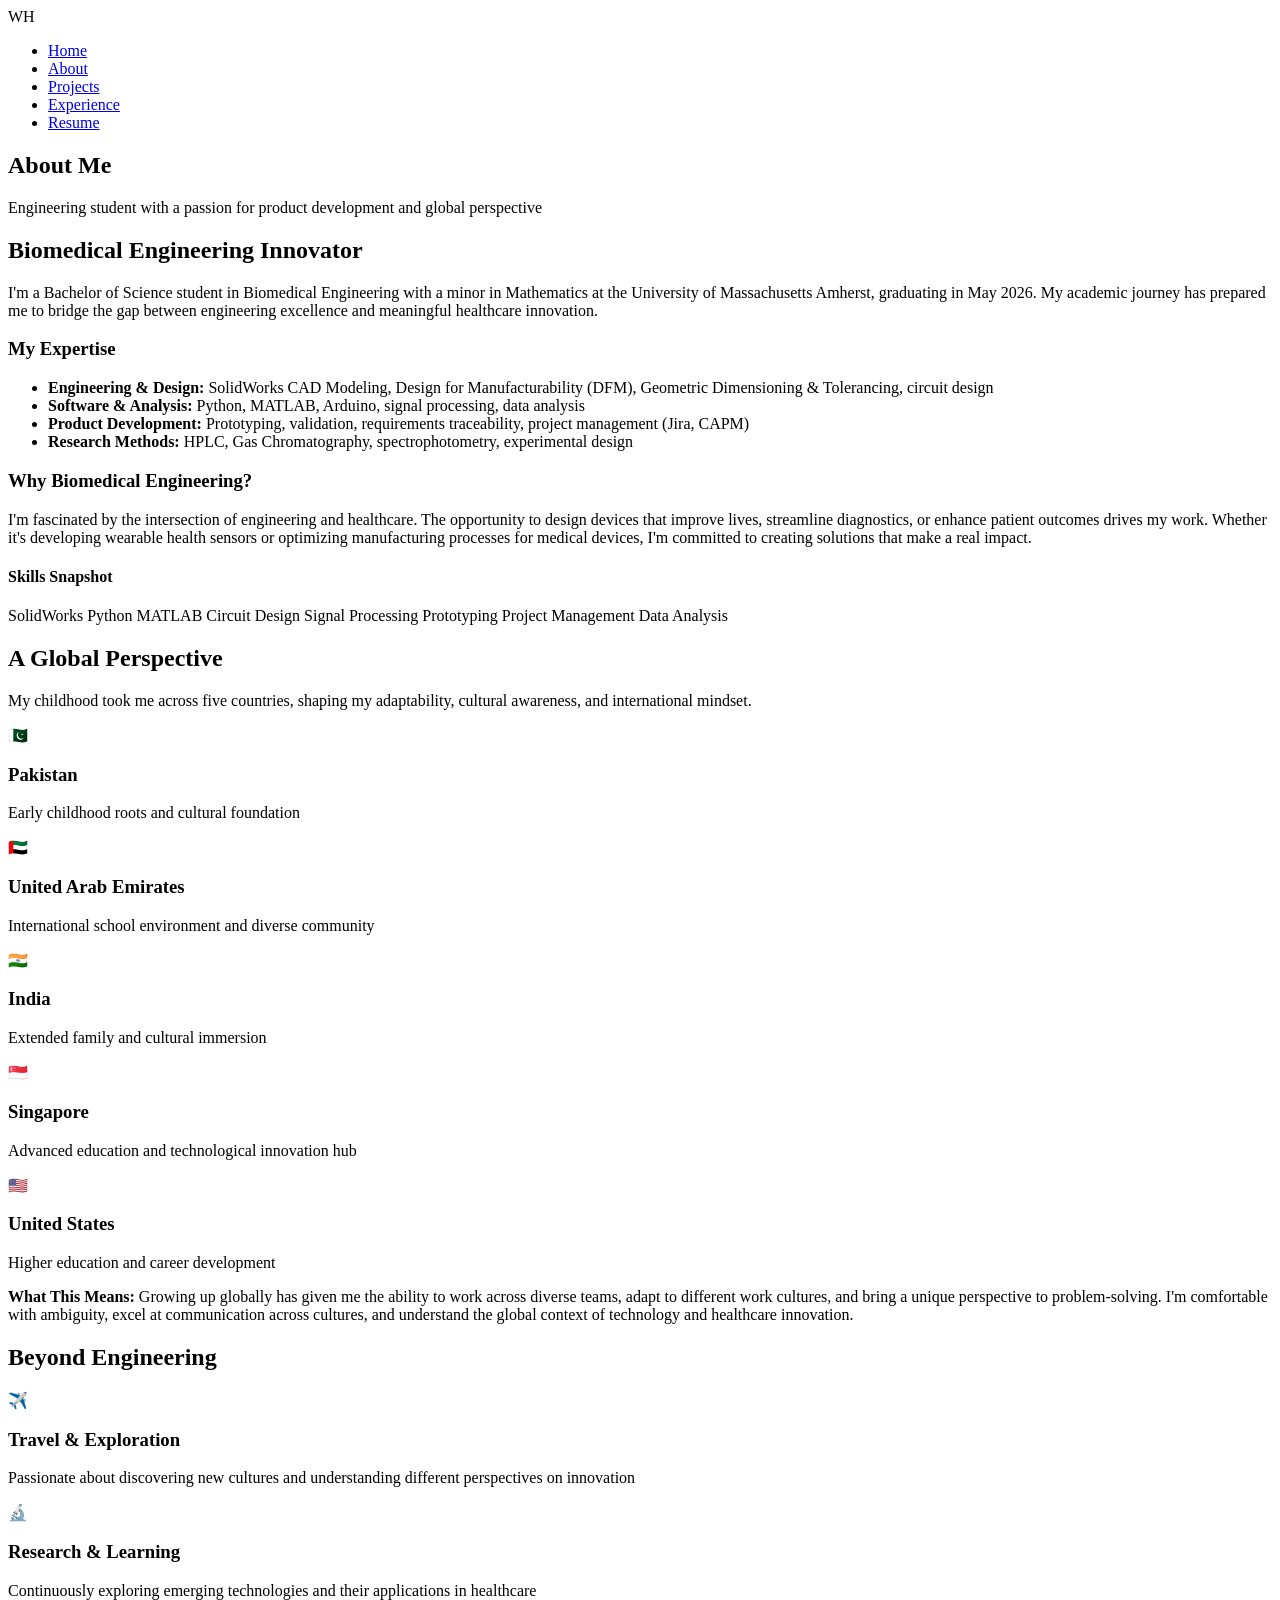
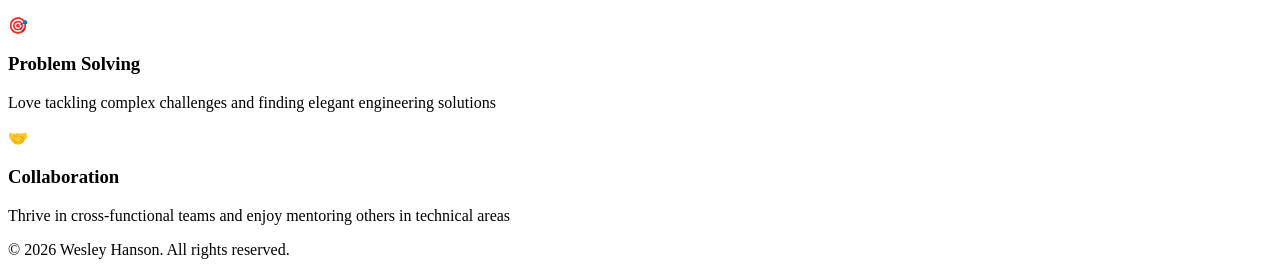
==== about.html @ 77b5e369 "Create about page with global upbringing section" ====
<!DOCTYPE html>
<html lang="en">
<head>
    <meta charset="UTF-8">
    <meta name="viewport" content="width=device-width, initial-scale=1.0">
    <title>About Wesley - Portfolio</title>
    <link rel="stylesheet" href="css/style.css">
</head>
<body>
    <!-- Navigation -->
    <nav class="navbar">
        <div class="container">
            <div class="logo">WH</div>
            <ul class="nav-links">
                <li><a href="index.html">Home</a></li>
                <li><a href="about.html" class="active">About</a></li>
                <li><a href="projects.html">Projects</a></li>
                <li><a href="experience.html">Experience</a></li>
                <li><a href="resume.html">Resume</a></li>
            </ul>
        </div>
    </nav>

    <!-- About Header -->
    <section class="about-header">
        <div class="container">
            <h1>About Me</h1>
            <p class="subtitle">Engineering student with a passion for product development and global perspective</p>
        </div>
    </section>

    <!-- About Content -->
    <section class="about-content">
        <div class="container">
            <div class="about-grid">
                <div class="about-text">
                    <h2>Biomedical Engineering Innovator</h2>
                    <p>I'm a Bachelor of Science student in Biomedical Engineering with a minor in Mathematics at the University of Massachusetts Amherst, graduating in May 2026. My academic journey has prepared me to bridge the gap between engineering excellence and meaningful healthcare innovation.</p>
                    
                    <h3>My Expertise</h3>
                    <ul class="expertise-list">
                        <li><strong>Engineering & Design:</strong> SolidWorks CAD Modeling, Design for Manufacturability (DFM), Geometric Dimensioning & Tolerancing, circuit design</li>
                        <li><strong>Software & Analysis:</strong> Python, MATLAB, Arduino, signal processing, data analysis</li>
                        <li><strong>Product Development:</strong> Prototyping, validation, requirements traceability, project management (Jira, CAPM)</li>
                        <li><strong>Research Methods:</strong> HPLC, Gas Chromatography, spectrophotometry, experimental design</li>
                    </ul>

                    <h3>Why Biomedical Engineering?</h3>
                    <p>I'm fascinated by the intersection of engineering and healthcare. The opportunity to design devices that improve lives, streamline diagnostics, or enhance patient outcomes drives my work. Whether it's developing wearable health sensors or optimizing manufacturing processes for medical devices, I'm committed to creating solutions that make a real impact.</p>
                </div>

                <div class="about-sidebar">
                    <div class="skill-category">
                        <h4>Skills Snapshot</h4>
                        <div class="skill-tags">
                            <span class="tag">SolidWorks</span>
                            <span class="tag">Python</span>
                            <span class="tag">MATLAB</span>
                            <span class="tag">Circuit Design</span>
                            <span class="tag">Signal Processing</span>
                            <span class="tag">Prototyping</span>
                            <span class="tag">Project Management</span>
                            <span class="tag">Data Analysis</span>
                        </div>
                    </div>
                </div>
            </div>
        </div>
    </section>

    <!-- Global Upbringing -->
    <section class="global-upbringing">
        <div class="container">
            <h2>A Global Perspective</h2>
            <p class="section-intro">My childhood took me across five countries, shaping my adaptability, cultural awareness, and international mindset.</p>
            
            <div class="countries-grid">
                <div class="country-card">
                    <div class="country-icon">🇵🇰</div>
                    <h3>Pakistan</h3>
                    <p>Early childhood roots and cultural foundation</p>
                </div>
                <div class="country-card">
                    <div class="country-icon">🇦🇪</div>
                    <h3>United Arab Emirates</h3>
                    <p>International school environment and diverse community</p>
                </div>
                <div class="country-card">
                    <div class="country-icon">🇮🇳</div>
                    <h3>India</h3>
                    <p>Extended family and cultural immersion</p>
                </div>
                <div class="country-card">
                    <div class="country-icon">🇸🇬</div>
                    <h3>Singapore</h3>
                    <p>Advanced education and technological innovation hub</p>
                </div>
                <div class="country-card">
                    <div class="country-icon">🇺🇸</div>
                    <h3>United States</h3>
                    <p>Higher education and career development</p>
                </div>
            </div>

            <div class="global-reflection">
                <p><strong>What This Means:</strong> Growing up globally has given me the ability to work across diverse teams, adapt to different work cultures, and bring a unique perspective to problem-solving. I'm comfortable with ambiguity, excel at communication across cultures, and understand the global context of technology and healthcare innovation.</p>
            </div>
        </div>
    </section>

    <!-- Personal Interests -->
    <section class="personal-interests">
        <div class="container">
            <h2>Beyond Engineering</h2>
            <div class="interests-grid">
                <div class="interest-card">
                    <div class="interest-icon">✈️</div>
                    <h3>Travel & Exploration</h3>
                    <p>Passionate about discovering new cultures and understanding different perspectives on innovation</p>
                </div>
                <div class="interest-card">
                    <div class="interest-icon">🔬</div>
                    <h3>Research & Learning</h3>
                    <p>Continuously exploring emerging technologies and their applications in healthcare</p>
                </div>
                <div class="interest-card">
                    <div class="interest-icon">🎯</div>
                    <h3>Problem Solving</h3>
                    <p>Love tackling complex challenges and finding elegant engineering solutions</p>
                </div>
                <div class="interest-card">
                    <div class="interest-icon">🤝</div>
                    <h3>Collaboration</h3>
                    <p>Thrive in cross-functional teams and enjoy mentoring others in technical areas</p>
                </div>
            </div>
        </div>
    </section>

    <!-- Footer -->
    <footer class="footer">
        <div class="container">
            <p>&copy; 2026 Wesley Hanson. All rights reserved.</p>
        </div>
    </footer>

    <script src="js/script.js"></script>
</body>
</html>
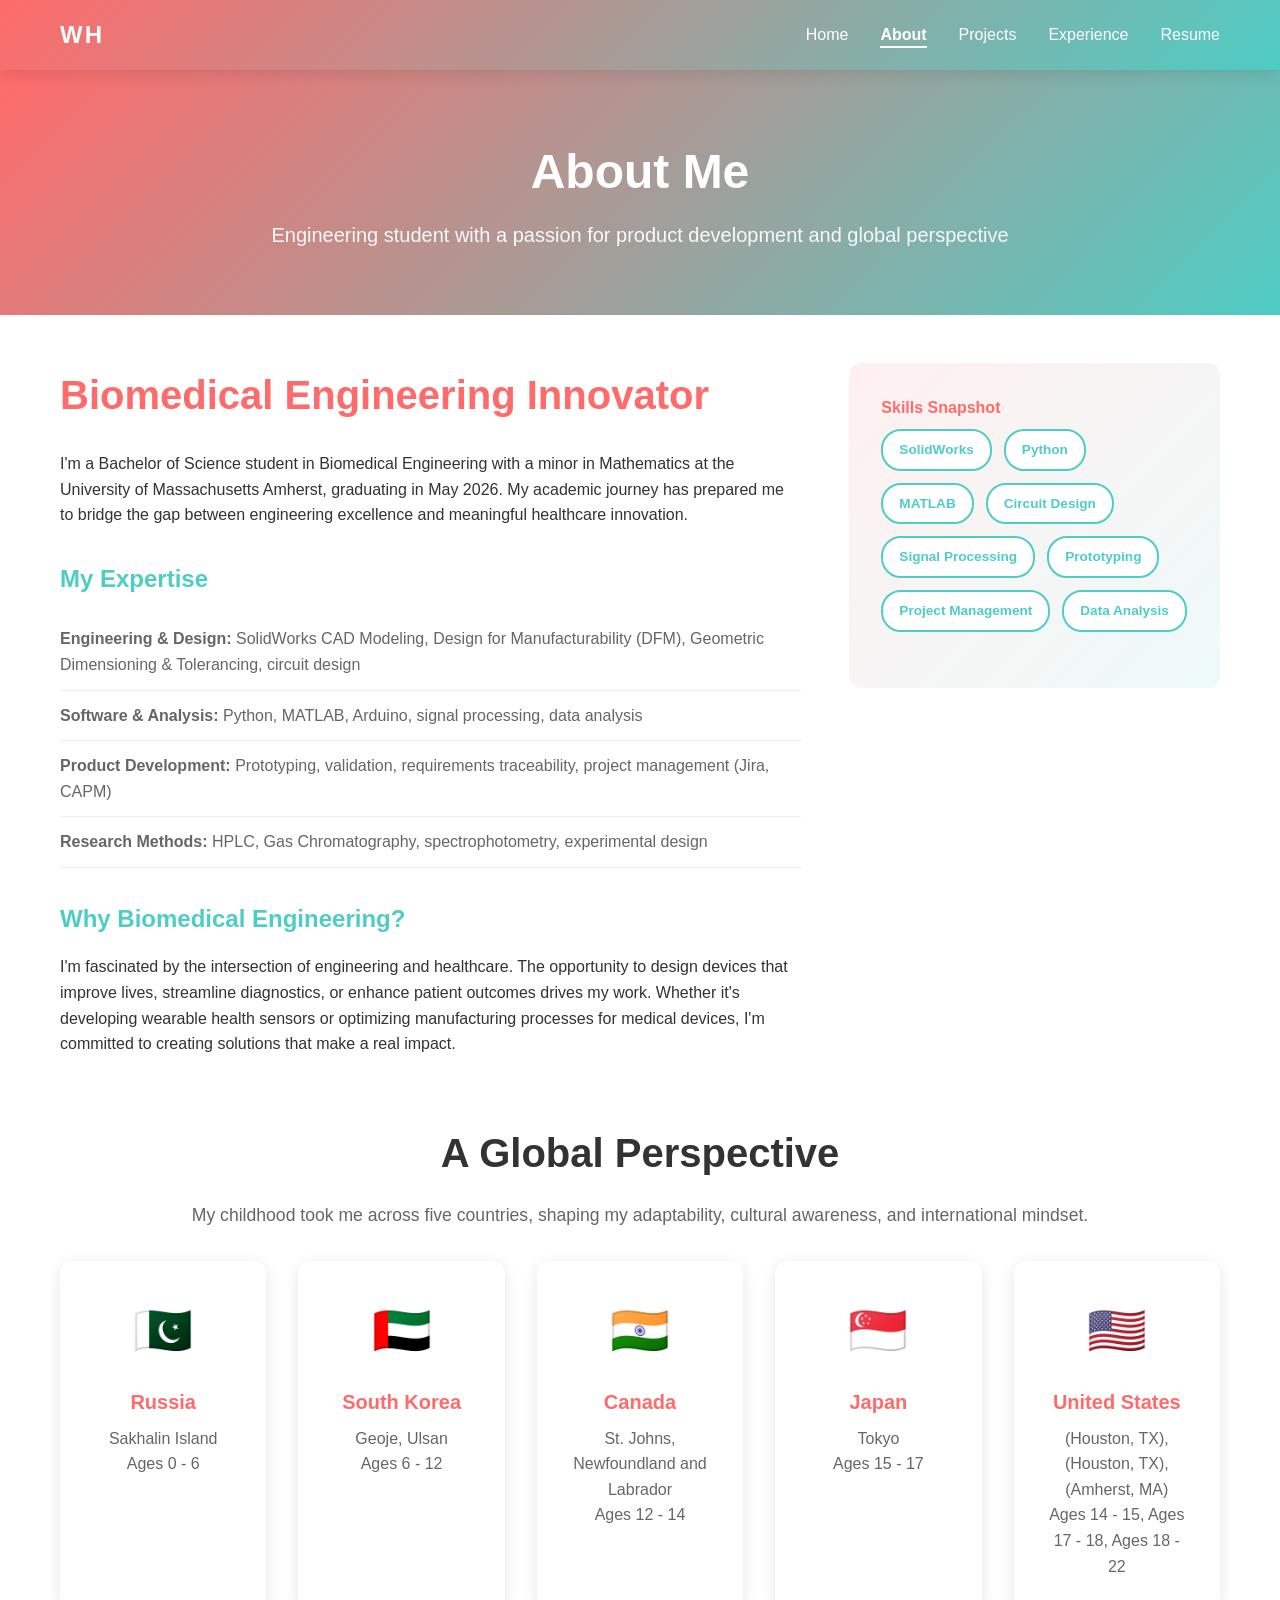
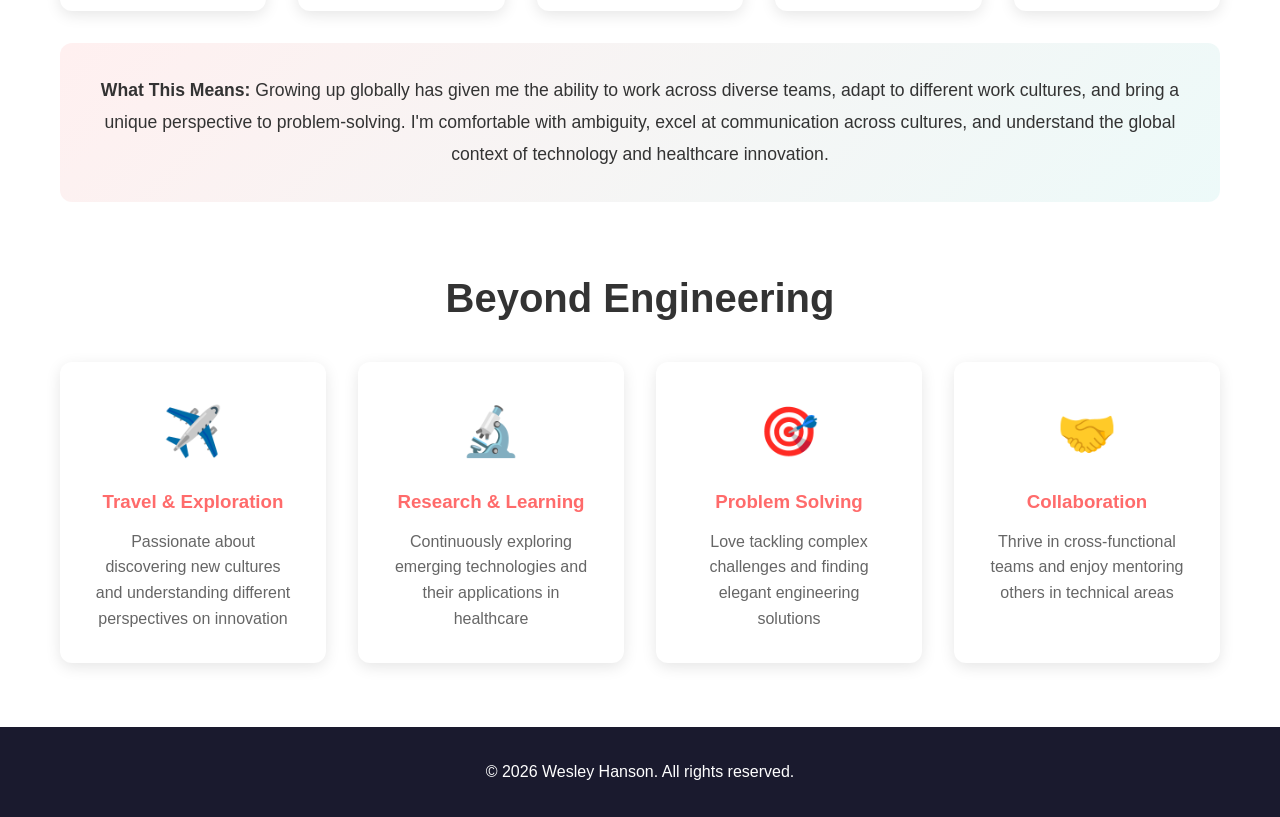
==== commit 9280177b: "Replace country information in about.html" ====
--- a/about.html
+++ b/about.html
@@ -77,28 +77,33 @@
             <div class="countries-grid">
                 <div class="country-card">
                     <div class="country-icon">🇵🇰</div>
-                    <h3>Pakistan</h3>
-                    <p>Early childhood roots and cultural foundation</p>
+                    <h3>Russia</h3>
+                    <p>Sakhalin Island</p>
+                    <p>Ages 0 - 6</p>
                 </div>
                 <div class="country-card">
                     <div class="country-icon">🇦🇪</div>
-                    <h3>United Arab Emirates</h3>
-                    <p>International school environment and diverse community</p>
+                    <h3>South Korea</h3>
+                    <p>Geoje, Ulsan</p>
+                    <p>Ages 6 - 12</p>
                 </div>
                 <div class="country-card">
                     <div class="country-icon">🇮🇳</div>
-                    <h3>India</h3>
-                    <p>Extended family and cultural immersion</p>
+                    <h3>Canada</h3>
+                    <p>St. Johns, Newfoundland and Labrador</p>
+                    <p>Ages 12 - 14</p>
                 </div>
                 <div class="country-card">
                     <div class="country-icon">🇸🇬</div>
-                    <h3>Singapore</h3>
-                    <p>Advanced education and technological innovation hub</p>
+                    <h3>Japan</h3>
+                    <p>Tokyo</p>
+                    <p>Ages 15 - 17</p>
                 </div>
                 <div class="country-card">
                     <div class="country-icon">🇺🇸</div>
                     <h3>United States</h3>
-                    <p>Higher education and career development</p>
+                    <p>(Houston, TX), (Houston, TX), (Amherst, MA)</p>
+                    <p>Ages 14 - 15, Ages 17 - 18, Ages 18 - 22</p>
                 </div>
             </div>
 
@@ -146,4 +151,4 @@
 
     <script src="js/script.js"></script>
 </body>
-</html>+</html>
--- a/css/style.css
+++ b/css/style.css
@@ -0,0 +1,1020 @@
+:root {
+  --primary-color: #FF6B6B;
+  --secondary-color: #4ECDC4;
+  --accent-color: #FFE66D;
+  --dark-bg: #1a1a2e;
+  --light-bg: #f8f9fa;
+  --text-dark: #333;
+  --text-light: #666;
+  --border-radius: 12px;
+  --shadow: 0 4px 15px rgba(0, 0, 0, 0.1);
+  --shadow-hover: 0 8px 25px rgba(0, 0, 0, 0.15);
+}
+
+* {
+  margin: 0;
+  padding: 0;
+  box-sizing: border-box;
+}
+
+html {
+  scroll-behavior: smooth;
+}
+
+body {
+  font-family: 'Segoe UI', Tahoma, Geneva, Verdana, sans-serif;
+  line-height: 1.6;
+  color: var(--text-dark);
+  background-color: #fff;
+}
+
+.container {
+  max-width: 1200px;
+  margin: 0 auto;
+  padding: 0 20px;
+}
+
+/* Navigation */
+.navbar {
+  background: linear-gradient(135deg, var(--primary-color), var(--secondary-color));
+  padding: 1rem 0;
+  position: sticky;
+  top: 0;
+  z-index: 1000;
+  box-shadow: var(--shadow);
+}
+
+.navbar .container {
+  display: flex;
+  justify-content: space-between;
+  align-items: center;
+}
+
+.logo {
+  font-size: 1.5rem;
+  font-weight: bold;
+  color: white;
+  letter-spacing: 2px;
+}
+
+.nav-links {
+  display: flex;
+  list-style: none;
+  gap: 2rem;
+}
+
+.nav-links a {
+  color: white;
+  text-decoration: none;
+  font-weight: 500;
+  transition: opacity 0.3s ease;
+  position: relative;
+}
+
+.nav-links a:hover,
+.nav-links a.active {
+  opacity: 1;
+  font-weight: 600;
+}
+
+.nav-links a::after {
+  content: '';
+  position: absolute;
+  bottom: -5px;
+  left: 0;
+  width: 0;
+  height: 2px;
+  background: white;
+  transition: width 0.3s ease;
+}
+
+.nav-links a.active::after {
+  width: 100%;
+}
+
+.nav-links a:hover::after {
+  width: 100%;
+}
+
+/* Hero Section */
+.hero {
+  background: linear-gradient(135deg, #667eea 0%, #764ba2 100%);
+  color: white;
+  padding: 6rem 0;
+  margin-bottom: 4rem;
+}
+
+.hero-content {
+  display: grid;
+  grid-template-columns: 1fr 1fr;
+  gap: 3rem;
+  align-items: center;
+}
+
+.hero-text h1 {
+  font-size: 3.5rem;
+  margin-bottom: 1rem;
+  font-weight: 700;
+  line-height: 1.2;
+}
+
+.tagline {
+  font-size: 1.5rem;
+  color: rgba(255, 255, 255, 0.9);
+  margin-bottom: 1.5rem;
+  font-weight: 600;
+}
+
+.intro {
+  font-size: 1.1rem;
+  color: rgba(255, 255, 255, 0.85);
+  margin-bottom: 2rem;
+  line-height: 1.8;
+}
+
+.hero-buttons {
+  display: flex;
+  gap: 1.5rem;
+  margin-top: 2rem;
+}
+
+.btn {
+  padding: 0.875rem 2rem;
+  border-radius: var(--border-radius);
+  text-decoration: none;
+  font-weight: 600;
+  transition: all 0.3s ease;
+  border: none;
+  cursor: pointer;
+  display: inline-block;
+  text-align: center;
+}
+
+.btn-primary {
+  background: var(--primary-color);
+  color: white;
+  box-shadow: var(--shadow);
+}
+
+.btn-primary:hover {
+  background: #ff5252;
+  transform: translateY(-2px);
+  box-shadow: var(--shadow-hover);
+}
+
+.btn-secondary {
+  background: white;
+  color: var(--primary-color);
+  border: 2px solid white;
+}
+
+.btn-secondary:hover {
+  background: transparent;
+  color: white;
+  transform: translateY(-2px);
+}
+
+.headshot-placeholder {
+  width: 250px;
+  height: 250px;
+  background: linear-gradient(135deg, rgba(255, 107, 107, 0.2), rgba(78, 205, 196, 0.2));
+  border-radius: 50%;
+  display: flex;
+  align-items: center;
+  justify-content: center;
+}
+
+.headshot-placeholder svg {
+  width: 100%;
+  height: 100%;
+}
+
+/* Stats Section */
+.stats {
+  display: grid;
+  grid-template-columns: repeat(auto-fit, minmax(200px, 1fr));
+  gap: 2rem;
+  margin-bottom: 4rem;
+}
+
+.stat-card {
+  background: white;
+  padding: 2rem;
+  border-radius: var(--border-radius);
+  text-align: center;
+  box-shadow: var(--shadow);
+  transition: transform 0.3s ease, box-shadow 0.3s ease;
+}
+
+.stat-card:hover {
+  transform: translateY(-5px);
+  box-shadow: var(--shadow-hover);
+}
+
+.stat-number {
+  font-size: 2.5rem;
+  font-weight: bold;
+  background: linear-gradient(135deg, var(--primary-color), var(--secondary-color));
+  -webkit-background-clip: text;
+  -webkit-text-fill-color: transparent;
+  margin-bottom: 0.5rem;
+}
+
+.stat-card p {
+  color: var(--text-light);
+  font-weight: 600;
+}
+
+/* Featured Section */
+.featured {
+  margin-bottom: 4rem;
+}
+
+.featured h2 {
+  font-size: 2.5rem;
+  margin-bottom: 2rem;
+  text-align: center;
+}
+
+.featured-project {
+  display: grid;
+  grid-template-columns: 1fr 1fr;
+  gap: 3rem;
+  align-items: center;
+  background: white;
+  padding: 3rem;
+  border-radius: var(--border-radius);
+  box-shadow: var(--shadow);
+}
+
+.featured-content h3 {
+  font-size: 2rem;
+  margin-bottom: 1rem;
+  color: var(--primary-color);
+}
+
+.featured-content p {
+  color: var(--text-light);
+  margin-bottom: 1.5rem;
+  line-height: 1.8;
+}
+
+.tech-stack {
+  display: flex;
+  flex-wrap: wrap;
+  gap: 0.5rem;
+  margin-bottom: 1.5rem;
+}
+
+.tech-stack span {
+  background: linear-gradient(135deg, var(--primary-color), var(--secondary-color));
+  color: white;
+  padding: 0.5rem 1rem;
+  border-radius: 20px;
+  font-size: 0.85rem;
+  font-weight: 600;
+}
+
+.image-placeholder {
+  min-height: 250px;
+  border-radius: var(--border-radius);
+  display: flex;
+  align-items: center;
+  justify-content: center;
+  color: white;
+  font-weight: 600;
+  font-size: 1.1rem;
+}
+
+.gradient-blue {
+  background: linear-gradient(135deg, #667eea, #764ba2);
+}
+
+.gradient-purple {
+  background: linear-gradient(135deg, #f093fb, #f5576c);
+}
+
+.gradient-pink {
+  background: linear-gradient(135deg, #fa709a, #fee140);
+}
+
+.gradient-orange {
+  background: linear-gradient(135deg, #fa709a, #fee140);
+}
+
+.gradient-green {
+  background: linear-gradient(135deg, #4facfe, #00f2fe);
+}
+
+.gradient-yellow {
+  background: linear-gradient(135deg, #fa709a, #fee140);
+}
+
+/* About Section */
+.about-header {
+  background: linear-gradient(135deg, var(--primary-color), var(--secondary-color));
+  color: white;
+  padding: 4rem 0;
+  text-align: center;
+  margin-bottom: 3rem;
+}
+
+.about-header h1 {
+  font-size: 3rem;
+  margin-bottom: 0.5rem;
+}
+
+.subtitle {
+  font-size: 1.25rem;
+  opacity: 0.95;
+}
+
+.about-content {
+  margin-bottom: 4rem;
+}
+
+.about-grid {
+  display: grid;
+  grid-template-columns: 2fr 1fr;
+  gap: 3rem;
+}
+
+.about-text h2 {
+  font-size: 2.5rem;
+  margin-bottom: 1.5rem;
+  color: var(--primary-color);
+}
+
+.about-text h3 {
+  font-size: 1.5rem;
+  margin-top: 2rem;
+  margin-bottom: 1rem;
+  color: var(--secondary-color);
+}
+
+.expertise-list {
+  list-style: none;
+  margin-bottom: 1.5rem;
+}
+
+.expertise-list li {
+  padding: 0.75rem 0;
+  border-bottom: 1px solid #eee;
+  color: var(--text-light);
+}
+
+.about-sidebar {
+  background: linear-gradient(135deg, rgba(255, 107, 107, 0.1), rgba(78, 205, 196, 0.1));
+  padding: 2rem;
+  border-radius: var(--border-radius);
+  height: fit-content;
+}
+
+.skill-category h4 {
+  margin-bottom: 1rem;
+  color: var(--primary-color);
+}
+
+.skill-tags {
+  display: flex;
+  flex-wrap: wrap;
+  gap: 0.75rem;
+}
+
+.tag {
+  background: white;
+  border: 2px solid var(--secondary-color);
+  color: var(--secondary-color);
+  padding: 0.5rem 1rem;
+  border-radius: 20px;
+  font-size: 0.85rem;
+  font-weight: 600;
+}
+
+/* Global Upbringing */
+.global-upbringing {
+  margin-bottom: 4rem;
+}
+
+.global-upbringing h2 {
+  text-align: center;
+  font-size: 2.5rem;
+  margin-bottom: 1rem;
+}
+
+.section-intro {
+  text-align: center;
+  color: var(--text-light);
+  margin-bottom: 2rem;
+  font-size: 1.1rem;
+}
+
+.countries-grid {
+  display: grid;
+  grid-template-columns: repeat(auto-fit, minmax(200px, 1fr));
+  gap: 2rem;
+  margin-bottom: 2rem;
+}
+
+.country-card {
+  background: white;
+  padding: 2rem;
+  border-radius: var(--border-radius);
+  text-align: center;
+  box-shadow: var(--shadow);
+  transition: transform 0.3s ease;
+}
+
+.country-card:hover {
+  transform: translateY(-5px);
+}
+
+.country-icon {
+  font-size: 3rem;
+  margin-bottom: 1rem;
+}
+
+.country-card h3 {
+  font-size: 1.25rem;
+  margin-bottom: 0.5rem;
+  color: var(--primary-color);
+}
+
+.country-card p {
+  color: var(--text-light);
+}
+
+.global-reflection {
+  background: linear-gradient(135deg, rgba(255, 107, 107, 0.1), rgba(78, 205, 196, 0.1));
+  padding: 2rem;
+  border-radius: var(--border-radius);
+  text-align: center;
+  color: var(--text-dark);
+}
+
+.global-reflection p {
+  font-size: 1.1rem;
+  line-height: 1.8;
+}
+
+/* Personal Interests */
+.personal-interests {
+  margin-bottom: 4rem;
+}
+
+.personal-interests h2 {
+  text-align: center;
+  font-size: 2.5rem;
+  margin-bottom: 2rem;
+}
+
+.interests-grid {
+  display: grid;
+  grid-template-columns: repeat(auto-fit, minmax(250px, 1fr));
+  gap: 2rem;
+}
+
+.interest-card {
+  background: white;
+  padding: 2rem;
+  border-radius: var(--border-radius);
+  text-align: center;
+  box-shadow: var(--shadow);
+  transition: all 0.3s ease;
+}
+
+.interest-card:hover {
+  transform: translateY(-8px);
+  box-shadow: var(--shadow-hover);
+}
+
+.interest-icon {
+  font-size: 3rem;
+  margin-bottom: 1rem;
+}
+
+.interest-card h3 {
+  color: var(--primary-color);
+  margin-bottom: 0.75rem;
+}
+
+.interest-card p {
+  color: var(--text-light);
+}
+
+/* Projects Section */
+.projects-header {
+  background: linear-gradient(135deg, var(--primary-color), var(--secondary-color));
+  color: white;
+  padding: 4rem 0;
+  text-align: center;
+  margin-bottom: 3rem;
+}
+
+.projects-header h1 {
+  font-size: 3rem;
+  margin-bottom: 0.5rem;
+}
+
+.projects-section {
+  margin-bottom: 4rem;
+}
+
+.project-card {
+  background: white;
+  border-radius: var(--border-radius);
+  overflow: hidden;
+  box-shadow: var(--shadow);
+  margin-bottom: 2rem;
+  transition: all 0.3s ease;
+}
+
+.project-card:hover {
+  box-shadow: var(--shadow-hover);
+}
+
+.project-header {
+  background: linear-gradient(135deg, rgba(255, 107, 107, 0.1), rgba(78, 205, 196, 0.1));
+  padding: 2rem;
+  border-bottom: 2px solid var(--primary-color);
+}
+
+.project-header h2 {
+  color: var(--primary-color);
+  margin-bottom: 0.5rem;
+  font-size: 1.75rem;
+}
+
+.project-date {
+  color: var(--text-light);
+  font-size: 0.9rem;
+}
+
+.project-content {
+  padding: 2rem;
+}
+
+.project-overview {
+  margin-bottom: 2rem;
+}
+
+.project-overview h3 {
+  color: var(--secondary-color);
+  margin-bottom: 1rem;
+}
+
+.project-details-grid {
+  display: grid;
+  grid-template-columns: repeat(auto-fit, minmax(250px, 1fr));
+  gap: 1.5rem;
+  margin-bottom: 2rem;
+}
+
+.project-detail {
+  background: #f8f9fa;
+  padding: 1.5rem;
+  border-radius: var(--border-radius);
+  border-left: 4px solid var(--primary-color);
+}
+
+.project-detail h4 {
+  color: var(--primary-color);
+  margin-bottom: 1rem;
+}
+
+.project-detail ul {
+  list-style: none;
+  color: var(--text-light);
+}
+
+.project-detail li {
+  padding: 0.5rem 0;
+  padding-left: 1.5rem;
+  position: relative;
+}
+
+.project-detail li::before {
+  content: '→';
+  position: absolute;
+  left: 0;
+  color: var(--secondary-color);
+  font-weight: bold;
+}
+
+.project-images {
+  display: grid;
+  grid-template-columns: repeat(auto-fit, minmax(200px, 1fr));
+  gap: 1rem;
+  margin-bottom: 2rem;
+}
+
+.project-links {
+  display: flex;
+  gap: 1rem;
+  margin-top: 2rem;
+}
+
+/* Experience Section */
+.experience-header {
+  background: linear-gradient(135deg, var(--primary-color), var(--secondary-color));
+  color: white;
+  padding: 4rem 0;
+  text-align: center;
+  margin-bottom: 3rem;
+}
+
+.experience-header h1 {
+  font-size: 3rem;
+  margin-bottom: 0.5rem;
+}
+
+.timeline-section {
+  margin-bottom: 4rem;
+}
+
+.timeline {
+  position: relative;
+  padding: 2rem 0;
+}
+
+.timeline::before {
+  content: '';
+  position: absolute;
+  left: 50%;
+  transform: translateX(-50%);
+  width: 4px;
+  height: 100%;
+  background: linear-gradient(180deg, var(--primary-color), var(--secondary-color));
+}
+
+.timeline-item {
+  margin-bottom: 3rem;
+  display: grid;
+  grid-template-columns: 1fr 1fr;
+  gap: 2rem;
+  align-items: stretch;
+}
+
+.timeline-item:nth-child(odd) .timeline-content {
+  order: -1;
+}
+
+.timeline-marker {
+  position: absolute;
+  left: 50%;
+  transform: translateX(-50%);
+  width: 20px;
+  height: 20px;
+  background: var(--primary-color);
+  border: 4px solid white;
+  border-radius: 50%;
+  top: 0;
+  z-index: 10;
+  box-shadow: var(--shadow);
+}
+
+.timeline-marker.current {
+  width: 30px;
+  height: 30px;
+  transform: translateX(-50%) translateY(-50%);
+  background: linear-gradient(135deg, var(--primary-color), var(--secondary-color));
+  animation: pulse 2s infinite;
+}
+
+@keyframes pulse {
+  0%, 100% {
+    box-shadow: 0 0 0 0 rgba(255, 107, 107, 0.7);
+  }
+  50% {
+    box-shadow: 0 0 0 10px rgba(255, 107, 107, 0);
+  }
+}
+
+.timeline-content {
+  background: white;
+  padding: 2rem;
+  border-radius: var(--border-radius);
+  box-shadow: var(--shadow);
+}
+
+.timeline-header h3 {
+  color: var(--primary-color);
+  margin-bottom: 0.5rem;
+}
+
+.timeline-date {
+  color: var(--text-light);
+  font-weight: 600;
+  display: block;
+  margin-bottom: 0.25rem;
+}
+
+.timeline-location {
+  color: var(--secondary-color);
+  font-size: 0.9rem;
+  display: block;
+}
+
+.timeline-body {
+  margin-top: 1rem;
+  color: var(--text-light);
+}
+
+.timeline-body ul {
+  list-style: none;
+  margin-top: 1rem;
+}
+
+.timeline-body li {
+  padding: 0.5rem 0;
+  padding-left: 1.5rem;
+  position: relative;
+}
+
+.timeline-body li::before {
+  content: '✓';
+  position: absolute;
+  left: 0;
+  color: var(--secondary-color);
+  font-weight: bold;
+}
+
+.tech-used {
+  background: #f8f9fa;
+  padding: 1rem;
+  border-radius: var(--border-radius);
+  margin-top: 1rem;
+  font-size: 0.9rem;
+}
+
+/* Achievements */
+.achievements {
+  margin-bottom: 4rem;
+}
+
+.achievements h2 {
+  text-align: center;
+  font-size: 2.5rem;
+  margin-bottom: 2rem;
+}
+
+.achievement-grid {
+  display: grid;
+  grid-template-columns: repeat(auto-fit, minmax(250px, 1fr));
+  gap: 2rem;
+}
+
+.achievement-card {
+  background: white;
+  padding: 2rem;
+  border-radius: var(--border-radius);
+  text-align: center;
+  box-shadow: var(--shadow);
+  transition: all 0.3s ease;
+  border-top: 4px solid var(--primary-color);
+}
+
+.achievement-card:hover {
+  transform: translateY(-8px);
+  box-shadow: var(--shadow-hover);
+}
+
+.achievement-card h3 {
+  margin-bottom: 0.75rem;
+  color: var(--primary-color);
+}
+
+.achievement-card p {
+  color: var(--text-light);
+  line-height: 1.6;
+}
+
+/* Resume Section */
+.resume-header {
+  background: linear-gradient(135deg, var(--primary-color), var(--secondary-color));
+  color: white;
+  padding: 4rem 0;
+  text-align: center;
+  margin-bottom: 3rem;
+}
+
+.resume-header h1 {
+  font-size: 3rem;
+  margin-bottom: 0.5rem;
+}
+
+.resume-content {
+  margin-bottom: 4rem;
+}
+
+.resume-section {
+  margin-bottom: 3rem;
+  background: white;
+  padding: 2rem;
+  border-radius: var(--border-radius);
+  box-shadow: var(--shadow);
+}
+
+.resume-section h2 {
+  font-size: 2rem;
+  color: var(--primary-color);
+  margin-bottom: 1rem;
+}
+
+.resume-section h3 {
+  font-size: 1.5rem;
+  color: var(--secondary-color);
+  margin: 1.5rem 0 1rem 0;
+}
+
+.resume-section h4 {
+  color: var(--primary-color);
+  margin: 1rem 0 0.5rem 0;
+}
+
+.contact-details {
+  color: var(--text-light);
+}
+
+.contact-details a {
+  color: var(--primary-color);
+  text-decoration: none;
+}
+
+.contact-details a:hover {
+  text-decoration: underline;
+}
+
+.resume-entry {
+  margin-bottom: 1.5rem;
+}
+
+.entry-header {
+  display: flex;
+  justify-content: space-between;
+  align-items: baseline;
+  margin-bottom: 0.75rem;
+  flex-wrap: wrap;
+  gap: 1rem;
+}
+
+.entry-header h4 {
+  margin: 0;
+}
+
+.date {
+  color: var(--text-light);
+  font-size: 0.9rem;
+  white-space: nowrap;
+}
+
+.resume-section ul {
+  list-style: none;
+  margin-left: 1rem;
+}
+
+.resume-section li {
+  padding: 0.4rem 0;
+  color: var(--text-light);
+  padding-left: 1.5rem;
+  position: relative;
+}
+
+.resume-section li::before {
+  content: '•';
+  position: absolute;
+  left: 0;
+  color: var(--secondary-color);
+  font-weight: bold;
+}
+
+.skill-category {
+  margin-bottom: 1.5rem;
+}
+
+.skill-category h4 {
+  color: var(--primary-color);
+  margin-bottom: 0.5rem;
+}
+
+.skill-category p {
+  color: var(--text-light);
+  line-height: 1.7;
+}
+
+/* Contact Section */
+.contact {
+  background: linear-gradient(135deg, rgba(255, 107, 107, 0.1), rgba(78, 205, 196, 0.1));
+  padding: 3rem 0;
+  margin-bottom: 2rem;
+}
+
+.contact h2 {
+  text-align: center;
+  font-size: 2.5rem;
+  margin-bottom: 0.5rem;
+}
+
+.contact > .container > p {
+  text-align: center;
+  color: var(--text-light);
+  margin-bottom: 2rem;
+}
+
+.contact-info {
+  display: grid;
+  grid-template-columns: repeat(auto-fit, minmax(200px, 1fr));
+  gap: 1.5rem;
+}
+
+.contact-link {
+  background: white;
+  padding: 1.5rem;
+  border-radius: var(--border-radius);
+  text-align: center;
+  text-decoration: none;
+  color: var(--primary-color);
+  box-shadow: var(--shadow);
+  transition: all 0.3s ease;
+  display: flex;
+  flex-direction: column;
+  align-items: center;
+  gap: 0.75rem;
+}
+
+.contact-link:hover {
+  transform: translateY(-5px);
+  box-shadow: var(--shadow-hover);
+  color: var(--secondary-color);
+}
+
+.contact-link .icon {
+  font-size: 2rem;
+}
+
+/* Footer */
+.footer {
+  background: var(--dark-bg);
+  color: white;
+  text-align: center;
+  padding: 2rem 0;
+  margin-top: auto;
+}
+
+/* Responsive Design */
+@media (max-width: 768px) {
+  .hero-content {
+    grid-template-columns: 1fr;
+  }
+
+  .hero-text h1 {
+    font-size: 2.5rem;
+  }
+
+  .tagline {
+    font-size: 1.25rem;
+  }
+
+  .hero-buttons {
+    flex-direction: column;
+    width: 100%;
+  }
+
+  .hero-buttons .btn {
+    width: 100%;
+  }
+
+  .nav-links {
+    gap: 1rem;
+    font-size: 0.9rem;
+  }
+
+  .featured-project {
+    grid-template-columns: 1fr;
+  }
+
+  .about-grid {
+    grid-template-columns: 1fr;
+  }
+
+  .timeline::before {
+    display: none;
+  }
+
+  .timeline-item {
+    grid-template-columns: 1fr;
+  }
+
+  .timeline-item:nth-child(odd) .timeline-content {
+    order: 0;
+  }
+
+  .timeline-marker {
+    display: none;
+  }
+
+  .timeline-content {
+    border-left: 4px solid var(--primary-color);
+    padding-left: 1.5rem;
+  }
+}
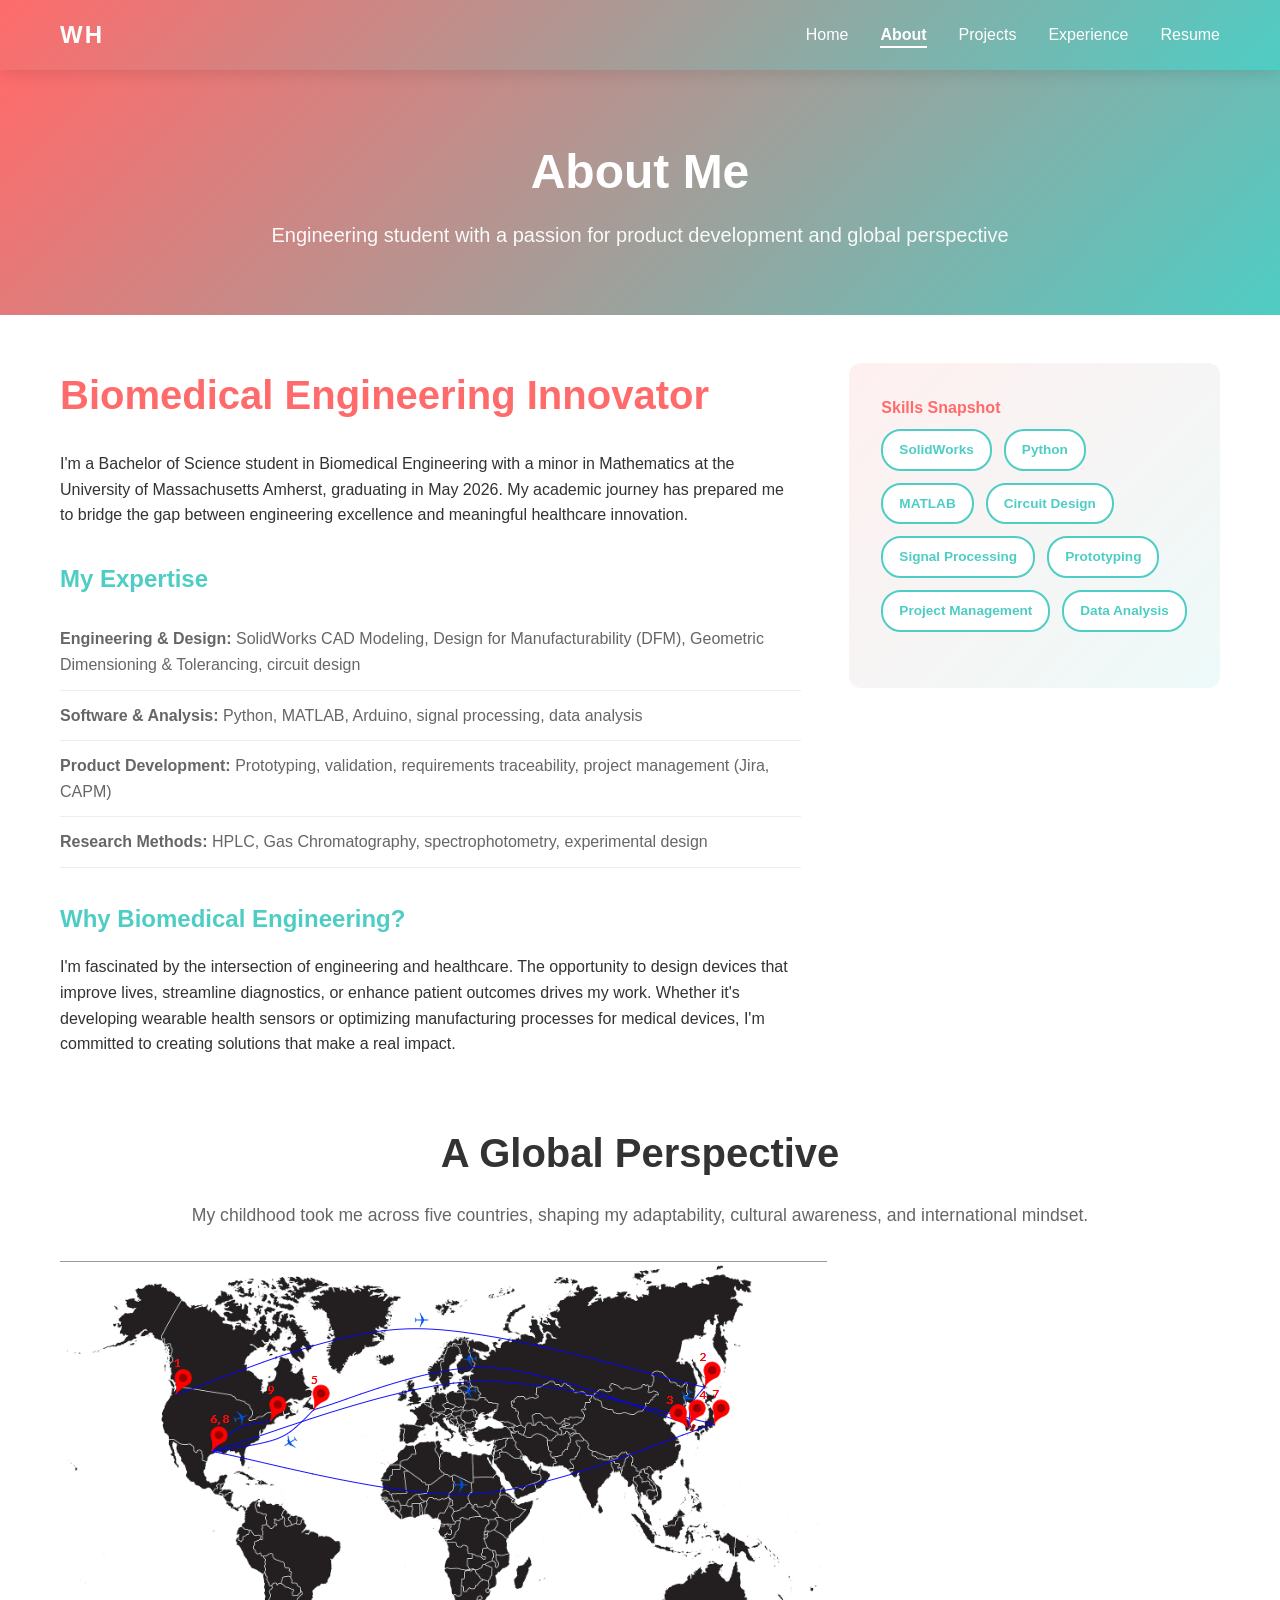
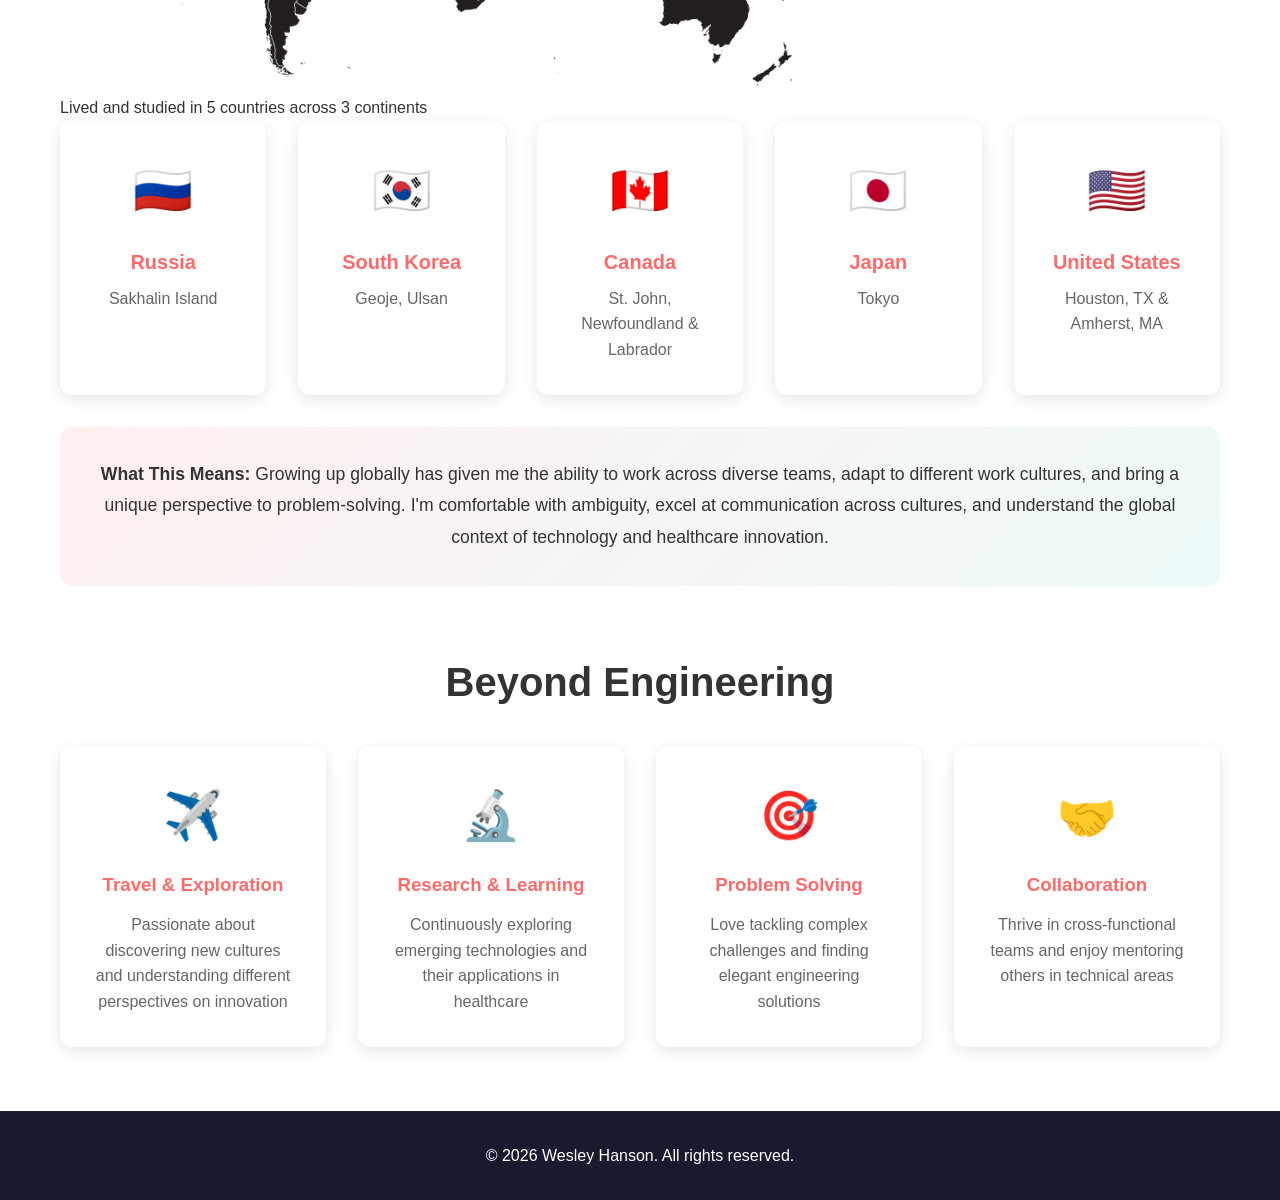
==== commit 898cf8db: "Update portfolio with correct countries/locations and add project images" ====
--- a/about.html
+++ b/about.html
@@ -74,36 +74,36 @@
             <h2>A Global Perspective</h2>
             <p class="section-intro">My childhood took me across five countries, shaping my adaptability, cultural awareness, and international mindset.</p>
             
+            <div class="world-map-section">
+                <img src="assets/Wesley%20World%20Journey%20Map.png" alt="Wesley's global upbringing map" class="world-map">
+                <p class="map-caption">Lived and studied in 5 countries across 3 continents</p>
+            </div>
+
             <div class="countries-grid">
                 <div class="country-card">
-                    <div class="country-icon">🇵🇰</div>
+                    <div class="country-icon">🇷🇺</div>
                     <h3>Russia</h3>
                     <p>Sakhalin Island</p>
-                    <p>Ages 0 - 6</p>
                 </div>
                 <div class="country-card">
-                    <div class="country-icon">🇦🇪</div>
+                    <div class="country-icon">🇰🇷</div>
                     <h3>South Korea</h3>
                     <p>Geoje, Ulsan</p>
-                    <p>Ages 6 - 12</p>
                 </div>
                 <div class="country-card">
-                    <div class="country-icon">🇮🇳</div>
+                    <div class="country-icon">🇨🇦</div>
                     <h3>Canada</h3>
-                    <p>St. Johns, Newfoundland and Labrador</p>
-                    <p>Ages 12 - 14</p>
+                    <p>St. John, Newfoundland & Labrador</p>
                 </div>
                 <div class="country-card">
-                    <div class="country-icon">🇸🇬</div>
+                    <div class="country-icon">🇯🇵</div>
                     <h3>Japan</h3>
                     <p>Tokyo</p>
-                    <p>Ages 15 - 17</p>
                 </div>
                 <div class="country-card">
                     <div class="country-icon">🇺🇸</div>
                     <h3>United States</h3>
-                    <p>(Houston, TX), (Houston, TX), (Amherst, MA)</p>
-                    <p>Ages 14 - 15, Ages 17 - 18, Ages 18 - 22</p>
+                    <p>Houston, TX & Amherst, MA</p>
                 </div>
             </div>
 
@@ -151,4 +151,4 @@
 
     <script src="js/script.js"></script>
 </body>
-</html>
+</html>
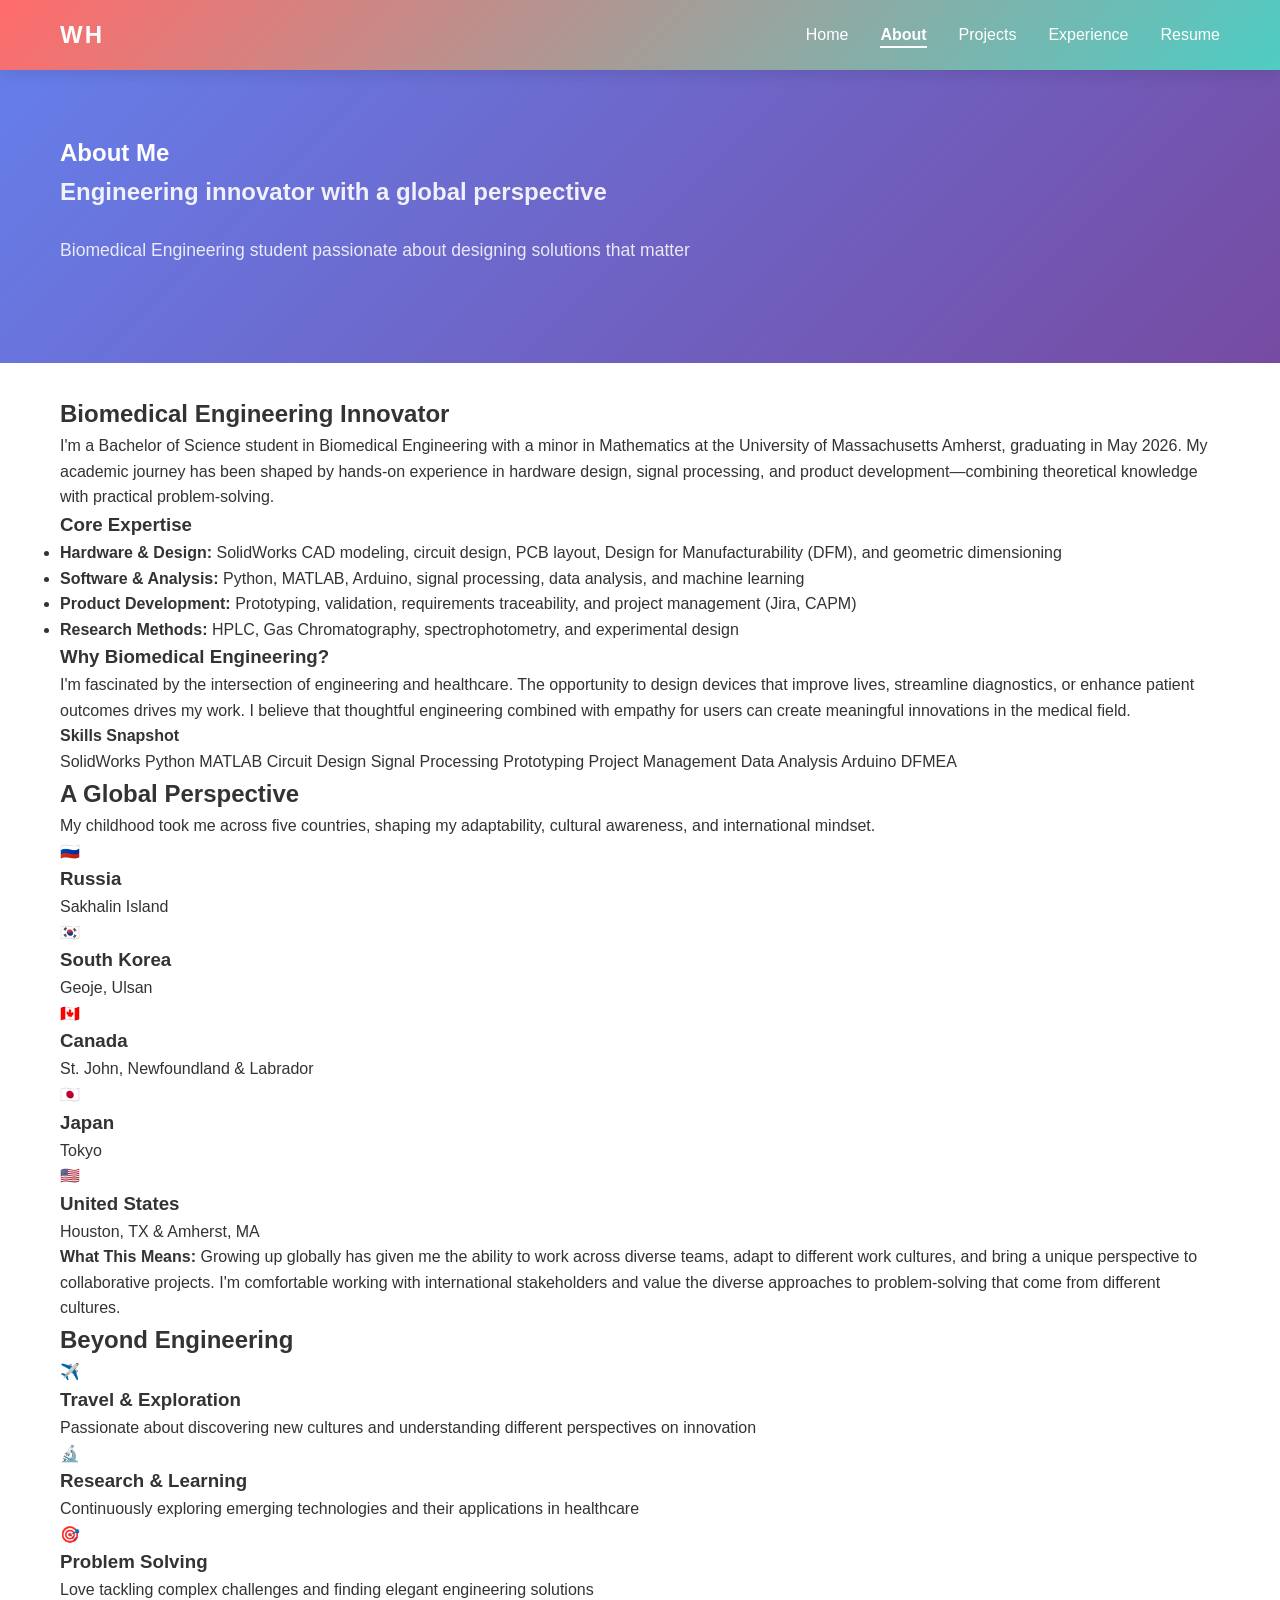
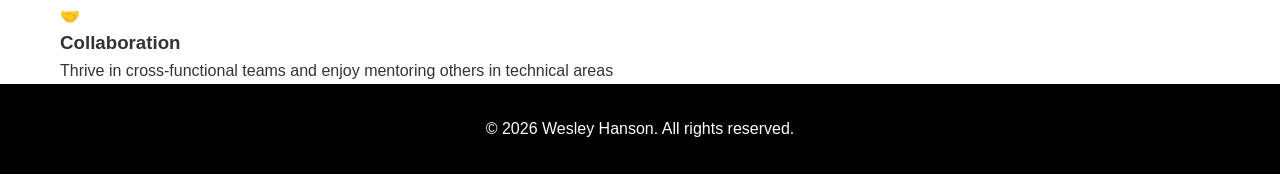
==== commit 5646a07b: "Update about.html to match homepage design with consistent styling" ====
--- a/about.html
+++ b/about.html
@@ -22,10 +22,11 @@
     </nav>
 
     <!-- About Header -->
-    <section class="about-header">
+    <section class="hero" style="padding: 4rem 0; margin-bottom: 2rem;">
         <div class="container">
             <h1>About Me</h1>
-            <p class="subtitle">Engineering student with a passion for product development and global perspective</p>
+            <p class="tagline">Engineering innovator with a global perspective</p>
+            <p class="intro">Biomedical Engineering student passionate about designing solutions that matter</p>
         </div>
     </section>
 
@@ -35,18 +36,18 @@
             <div class="about-grid">
                 <div class="about-text">
                     <h2>Biomedical Engineering Innovator</h2>
-                    <p>I'm a Bachelor of Science student in Biomedical Engineering with a minor in Mathematics at the University of Massachusetts Amherst, graduating in May 2026. My academic journey has prepared me to bridge the gap between engineering excellence and meaningful healthcare innovation.</p>
+                    <p>I'm a Bachelor of Science student in Biomedical Engineering with a minor in Mathematics at the University of Massachusetts Amherst, graduating in May 2026. My academic journey has been shaped by hands-on experience in hardware design, signal processing, and product development—combining theoretical knowledge with practical problem-solving.</p>
                     
-                    <h3>My Expertise</h3>
+                    <h3>Core Expertise</h3>
                     <ul class="expertise-list">
-                        <li><strong>Engineering & Design:</strong> SolidWorks CAD Modeling, Design for Manufacturability (DFM), Geometric Dimensioning & Tolerancing, circuit design</li>
-                        <li><strong>Software & Analysis:</strong> Python, MATLAB, Arduino, signal processing, data analysis</li>
-                        <li><strong>Product Development:</strong> Prototyping, validation, requirements traceability, project management (Jira, CAPM)</li>
-                        <li><strong>Research Methods:</strong> HPLC, Gas Chromatography, spectrophotometry, experimental design</li>
+                        <li><strong>Hardware & Design:</strong> SolidWorks CAD modeling, circuit design, PCB layout, Design for Manufacturability (DFM), and geometric dimensioning</li>
+                        <li><strong>Software & Analysis:</strong> Python, MATLAB, Arduino, signal processing, data analysis, and machine learning</li>
+                        <li><strong>Product Development:</strong> Prototyping, validation, requirements traceability, and project management (Jira, CAPM)</li>
+                        <li><strong>Research Methods:</strong> HPLC, Gas Chromatography, spectrophotometry, and experimental design</li>
                     </ul>
 
                     <h3>Why Biomedical Engineering?</h3>
-                    <p>I'm fascinated by the intersection of engineering and healthcare. The opportunity to design devices that improve lives, streamline diagnostics, or enhance patient outcomes drives my work. Whether it's developing wearable health sensors or optimizing manufacturing processes for medical devices, I'm committed to creating solutions that make a real impact.</p>
+                    <p>I'm fascinated by the intersection of engineering and healthcare. The opportunity to design devices that improve lives, streamline diagnostics, or enhance patient outcomes drives my work. I believe that thoughtful engineering combined with empathy for users can create meaningful innovations in the medical field.</p>
                 </div>
 
                 <div class="about-sidebar">
@@ -61,6 +62,8 @@
                             <span class="tag">Prototyping</span>
                             <span class="tag">Project Management</span>
                             <span class="tag">Data Analysis</span>
+                            <span class="tag">Arduino</span>
+                            <span class="tag">DFMEA</span>
                         </div>
                     </div>
                 </div>
@@ -74,11 +77,6 @@
             <h2>A Global Perspective</h2>
             <p class="section-intro">My childhood took me across five countries, shaping my adaptability, cultural awareness, and international mindset.</p>
             
-            <div class="world-map-section">
-                <img src="assets/Wesley%20World%20Journey%20Map.png" alt="Wesley's global upbringing map" class="world-map">
-                <p class="map-caption">Lived and studied in 5 countries across 3 continents</p>
-            </div>
-
             <div class="countries-grid">
                 <div class="country-card">
                     <div class="country-icon">🇷🇺</div>
@@ -108,7 +106,7 @@
             </div>
 
             <div class="global-reflection">
-                <p><strong>What This Means:</strong> Growing up globally has given me the ability to work across diverse teams, adapt to different work cultures, and bring a unique perspective to problem-solving. I'm comfortable with ambiguity, excel at communication across cultures, and understand the global context of technology and healthcare innovation.</p>
+                <p><strong>What This Means:</strong> Growing up globally has given me the ability to work across diverse teams, adapt to different work cultures, and bring a unique perspective to collaborative projects. I'm comfortable working with international stakeholders and value the diverse approaches to problem-solving that come from different cultures.</p>
             </div>
         </div>
     </section>
--- a/css/style.css
+++ b/css/style.css
@@ -189,12 +189,27 @@
   height: 100%;
 }
 
+/* Headshot Image */
+.headshot-image {
+  max-width: 400px;
+  width: 100%;
+  height: auto;
+  border-radius: 12px;
+  box-shadow: var(--shadow);
+  object-fit: cover;
+}
+
 /* Stats Section */
+.stats-section {
+  padding: 3rem 0;
+  background-color: var(--light-bg);
+  margin-bottom: 4rem;
+}
+
 .stats {
   display: grid;
   grid-template-columns: repeat(auto-fit, minmax(200px, 1fr));
   gap: 2rem;
-  margin-bottom: 4rem;
 }
 
 .stat-card {
@@ -213,27 +228,26 @@
 
 .stat-number {
   font-size: 2.5rem;
-  font-weight: bold;
-  background: linear-gradient(135deg, var(--primary-color), var(--secondary-color));
-  -webkit-background-clip: text;
-  -webkit-text-fill-color: transparent;
+  font-weight: 700;
+  color: var(--primary-color);
   margin-bottom: 0.5rem;
 }
 
 .stat-card p {
   color: var(--text-light);
-  font-weight: 600;
+  font-weight: 500;
 }
 
 /* Featured Section */
 .featured {
+  padding: 4rem 0;
   margin-bottom: 4rem;
 }
 
 .featured h2 {
   font-size: 2.5rem;
   margin-bottom: 2rem;
-  text-align: center;
+  color: var(--text-dark);
 }
 
 .featured-project {
@@ -241,19 +255,16 @@
   grid-template-columns: 1fr 1fr;
   gap: 3rem;
   align-items: center;
-  background: white;
-  padding: 3rem;
-  border-radius: var(--border-radius);
-  box-shadow: var(--shadow);
 }
 
 .featured-content h3 {
   font-size: 2rem;
   margin-bottom: 1rem;
-  color: var(--primary-color);
+  color: var(--text-dark);
 }
 
 .featured-content p {
+  font-size: 1.1rem;
   color: var(--text-light);
   margin-bottom: 1.5rem;
   line-height: 1.8;
@@ -262,690 +273,68 @@
 .tech-stack {
   display: flex;
   flex-wrap: wrap;
-  gap: 0.5rem;
+  gap: 0.75rem;
   margin-bottom: 1.5rem;
 }
 
 .tech-stack span {
-  background: linear-gradient(135deg, var(--primary-color), var(--secondary-color));
-  color: white;
+  background: var(--light-bg);
   padding: 0.5rem 1rem;
   border-radius: 20px;
-  font-size: 0.85rem;
-  font-weight: 600;
+  font-size: 0.9rem;
+  color: var(--text-dark);
+  border: 1px solid #ddd;
 }
 
 .image-placeholder {
-  min-height: 250px;
+  min-height: 300px;
   border-radius: var(--border-radius);
-  display: flex;
-  align-items: center;
-  justify-content: center;
-  color: white;
-  font-weight: 600;
-  font-size: 1.1rem;
+  box-shadow: var(--shadow);
 }
 
 .gradient-blue {
-  background: linear-gradient(135deg, #667eea, #764ba2);
-}
-
-.gradient-purple {
-  background: linear-gradient(135deg, #f093fb, #f5576c);
-}
-
-.gradient-pink {
-  background: linear-gradient(135deg, #fa709a, #fee140);
-}
-
-.gradient-orange {
-  background: linear-gradient(135deg, #fa709a, #fee140);
-}
-
-.gradient-green {
-  background: linear-gradient(135deg, #4facfe, #00f2fe);
-}
-
-.gradient-yellow {
-  background: linear-gradient(135deg, #fa709a, #fee140);
-}
-
-/* About Section */
-.about-header {
-  background: linear-gradient(135deg, var(--primary-color), var(--secondary-color));
+  background: linear-gradient(135deg, #667eea 0%, #764ba2 100%);
+}
+
+/* Contact Section */
+.contact {
+  background: var(--dark-bg);
   color: white;
   padding: 4rem 0;
   text-align: center;
-  margin-bottom: 3rem;
-}
-
-.about-header h1 {
-  font-size: 3rem;
-  margin-bottom: 0.5rem;
-}
-
-.subtitle {
-  font-size: 1.25rem;
-  opacity: 0.95;
-}
-
-.about-content {
-  margin-bottom: 4rem;
-}
-
-.about-grid {
-  display: grid;
-  grid-template-columns: 2fr 1fr;
-  gap: 3rem;
-}
-
-.about-text h2 {
-  font-size: 2.5rem;
-  margin-bottom: 1.5rem;
-  color: var(--primary-color);
-}
-
-.about-text h3 {
-  font-size: 1.5rem;
-  margin-top: 2rem;
-  margin-bottom: 1rem;
-  color: var(--secondary-color);
-}
-
-.expertise-list {
-  list-style: none;
-  margin-bottom: 1.5rem;
-}
-
-.expertise-list li {
-  padding: 0.75rem 0;
-  border-bottom: 1px solid #eee;
-  color: var(--text-light);
-}
-
-.about-sidebar {
-  background: linear-gradient(135deg, rgba(255, 107, 107, 0.1), rgba(78, 205, 196, 0.1));
-  padding: 2rem;
-  border-radius: var(--border-radius);
-  height: fit-content;
-}
-
-.skill-category h4 {
-  margin-bottom: 1rem;
-  color: var(--primary-color);
-}
-
-.skill-tags {
-  display: flex;
-  flex-wrap: wrap;
-  gap: 0.75rem;
-}
-
-.tag {
-  background: white;
-  border: 2px solid var(--secondary-color);
-  color: var(--secondary-color);
-  padding: 0.5rem 1rem;
-  border-radius: 20px;
-  font-size: 0.85rem;
-  font-weight: 600;
-}
-
-/* Global Upbringing */
-.global-upbringing {
-  margin-bottom: 4rem;
-}
-
-.global-upbringing h2 {
-  text-align: center;
+}
+
+.contact h2 {
   font-size: 2.5rem;
   margin-bottom: 1rem;
 }
 
-.section-intro {
-  text-align: center;
-  color: var(--text-light);
+.contact p {
+  font-size: 1.1rem;
+  color: rgba(255, 255, 255, 0.9);
   margin-bottom: 2rem;
-  font-size: 1.1rem;
-}
-
-.countries-grid {
-  display: grid;
-  grid-template-columns: repeat(auto-fit, minmax(200px, 1fr));
-  gap: 2rem;
-  margin-bottom: 2rem;
-}
-
-.country-card {
-  background: white;
-  padding: 2rem;
-  border-radius: var(--border-radius);
-  text-align: center;
-  box-shadow: var(--shadow);
-  transition: transform 0.3s ease;
-}
-
-.country-card:hover {
-  transform: translateY(-5px);
-}
-
-.country-icon {
-  font-size: 3rem;
-  margin-bottom: 1rem;
-}
-
-.country-card h3 {
-  font-size: 1.25rem;
-  margin-bottom: 0.5rem;
-  color: var(--primary-color);
-}
-
-.country-card p {
-  color: var(--text-light);
-}
-
-.global-reflection {
-  background: linear-gradient(135deg, rgba(255, 107, 107, 0.1), rgba(78, 205, 196, 0.1));
-  padding: 2rem;
-  border-radius: var(--border-radius);
-  text-align: center;
-  color: var(--text-dark);
-}
-
-.global-reflection p {
-  font-size: 1.1rem;
-  line-height: 1.8;
-}
-
-/* Personal Interests */
-.personal-interests {
-  margin-bottom: 4rem;
-}
-
-.personal-interests h2 {
-  text-align: center;
-  font-size: 2.5rem;
-  margin-bottom: 2rem;
-}
-
-.interests-grid {
+}
+
+.contact-info {
   display: grid;
   grid-template-columns: repeat(auto-fit, minmax(250px, 1fr));
   gap: 2rem;
-}
-
-.interest-card {
-  background: white;
-  padding: 2rem;
-  border-radius: var(--border-radius);
-  text-align: center;
-  box-shadow: var(--shadow);
-  transition: all 0.3s ease;
-}
-
-.interest-card:hover {
-  transform: translateY(-8px);
-  box-shadow: var(--shadow-hover);
-}
-
-.interest-icon {
-  font-size: 3rem;
-  margin-bottom: 1rem;
-}
-
-.interest-card h3 {
-  color: var(--primary-color);
-  margin-bottom: 0.75rem;
-}
-
-.interest-card p {
-  color: var(--text-light);
-}
-
-/* Projects Section */
-.projects-header {
-  background: linear-gradient(135deg, var(--primary-color), var(--secondary-color));
-  color: white;
-  padding: 4rem 0;
-  text-align: center;
-  margin-bottom: 3rem;
-}
-
-.projects-header h1 {
-  font-size: 3rem;
-  margin-bottom: 0.5rem;
-}
-
-.projects-section {
-  margin-bottom: 4rem;
-}
-
-.project-card {
-  background: white;
-  border-radius: var(--border-radius);
-  overflow: hidden;
-  box-shadow: var(--shadow);
-  margin-bottom: 2rem;
-  transition: all 0.3s ease;
-}
-
-.project-card:hover {
-  box-shadow: var(--shadow-hover);
-}
-
-.project-header {
-  background: linear-gradient(135deg, rgba(255, 107, 107, 0.1), rgba(78, 205, 196, 0.1));
-  padding: 2rem;
-  border-bottom: 2px solid var(--primary-color);
-}
-
-.project-header h2 {
-  color: var(--primary-color);
-  margin-bottom: 0.5rem;
-  font-size: 1.75rem;
-}
-
-.project-date {
-  color: var(--text-light);
-  font-size: 0.9rem;
-}
-
-.project-content {
-  padding: 2rem;
-}
-
-.project-overview {
-  margin-bottom: 2rem;
-}
-
-.project-overview h3 {
-  color: var(--secondary-color);
-  margin-bottom: 1rem;
-}
-
-.project-details-grid {
-  display: grid;
-  grid-template-columns: repeat(auto-fit, minmax(250px, 1fr));
-  gap: 1.5rem;
-  margin-bottom: 2rem;
-}
-
-.project-detail {
-  background: #f8f9fa;
-  padding: 1.5rem;
-  border-radius: var(--border-radius);
-  border-left: 4px solid var(--primary-color);
-}
-
-.project-detail h4 {
-  color: var(--primary-color);
-  margin-bottom: 1rem;
-}
-
-.project-detail ul {
-  list-style: none;
-  color: var(--text-light);
-}
-
-.project-detail li {
-  padding: 0.5rem 0;
-  padding-left: 1.5rem;
-  position: relative;
-}
-
-.project-detail li::before {
-  content: '→';
-  position: absolute;
-  left: 0;
-  color: var(--secondary-color);
-  font-weight: bold;
-}
-
-.project-images {
-  display: grid;
-  grid-template-columns: repeat(auto-fit, minmax(200px, 1fr));
-  gap: 1rem;
-  margin-bottom: 2rem;
-}
-
-.project-links {
-  display: flex;
-  gap: 1rem;
-  margin-top: 2rem;
-}
-
-/* Experience Section */
-.experience-header {
-  background: linear-gradient(135deg, var(--primary-color), var(--secondary-color));
-  color: white;
-  padding: 4rem 0;
-  text-align: center;
-  margin-bottom: 3rem;
-}
-
-.experience-header h1 {
-  font-size: 3rem;
-  margin-bottom: 0.5rem;
-}
-
-.timeline-section {
-  margin-bottom: 4rem;
-}
-
-.timeline {
-  position: relative;
-  padding: 2rem 0;
-}
-
-.timeline::before {
-  content: '';
-  position: absolute;
-  left: 50%;
-  transform: translateX(-50%);
-  width: 4px;
-  height: 100%;
-  background: linear-gradient(180deg, var(--primary-color), var(--secondary-color));
-}
-
-.timeline-item {
-  margin-bottom: 3rem;
-  display: grid;
-  grid-template-columns: 1fr 1fr;
-  gap: 2rem;
-  align-items: stretch;
-}
-
-.timeline-item:nth-child(odd) .timeline-content {
-  order: -1;
-}
-
-.timeline-marker {
-  position: absolute;
-  left: 50%;
-  transform: translateX(-50%);
-  width: 20px;
-  height: 20px;
-  background: var(--primary-color);
-  border: 4px solid white;
-  border-radius: 50%;
-  top: 0;
-  z-index: 10;
-  box-shadow: var(--shadow);
-}
-
-.timeline-marker.current {
-  width: 30px;
-  height: 30px;
-  transform: translateX(-50%) translateY(-50%);
-  background: linear-gradient(135deg, var(--primary-color), var(--secondary-color));
-  animation: pulse 2s infinite;
-}
-
-@keyframes pulse {
-  0%, 100% {
-    box-shadow: 0 0 0 0 rgba(255, 107, 107, 0.7);
-  }
-  50% {
-    box-shadow: 0 0 0 10px rgba(255, 107, 107, 0);
-  }
-}
-
-.timeline-content {
-  background: white;
-  padding: 2rem;
-  border-radius: var(--border-radius);
-  box-shadow: var(--shadow);
-}
-
-.timeline-header h3 {
-  color: var(--primary-color);
-  margin-bottom: 0.5rem;
-}
-
-.timeline-date {
-  color: var(--text-light);
-  font-weight: 600;
-  display: block;
-  margin-bottom: 0.25rem;
-}
-
-.timeline-location {
-  color: var(--secondary-color);
-  font-size: 0.9rem;
-  display: block;
-}
-
-.timeline-body {
-  margin-top: 1rem;
-  color: var(--text-light);
-}
-
-.timeline-body ul {
-  list-style: none;
-  margin-top: 1rem;
-}
-
-.timeline-body li {
-  padding: 0.5rem 0;
-  padding-left: 1.5rem;
-  position: relative;
-}
-
-.timeline-body li::before {
-  content: '✓';
-  position: absolute;
-  left: 0;
-  color: var(--secondary-color);
-  font-weight: bold;
-}
-
-.tech-used {
-  background: #f8f9fa;
-  padding: 1rem;
-  border-radius: var(--border-radius);
-  margin-top: 1rem;
-  font-size: 0.9rem;
-}
-
-/* Achievements */
-.achievements {
-  margin-bottom: 4rem;
-}
-
-.achievements h2 {
-  text-align: center;
-  font-size: 2.5rem;
-  margin-bottom: 2rem;
-}
-
-.achievement-grid {
-  display: grid;
-  grid-template-columns: repeat(auto-fit, minmax(250px, 1fr));
-  gap: 2rem;
-}
-
-.achievement-card {
-  background: white;
-  padding: 2rem;
-  border-radius: var(--border-radius);
-  text-align: center;
-  box-shadow: var(--shadow);
-  transition: all 0.3s ease;
-  border-top: 4px solid var(--primary-color);
-}
-
-.achievement-card:hover {
-  transform: translateY(-8px);
-  box-shadow: var(--shadow-hover);
-}
-
-.achievement-card h3 {
-  margin-bottom: 0.75rem;
-  color: var(--primary-color);
-}
-
-.achievement-card p {
-  color: var(--text-light);
-  line-height: 1.6;
-}
-
-/* Resume Section */
-.resume-header {
-  background: linear-gradient(135deg, var(--primary-color), var(--secondary-color));
-  color: white;
-  padding: 4rem 0;
-  text-align: center;
-  margin-bottom: 3rem;
-}
-
-.resume-header h1 {
-  font-size: 3rem;
-  margin-bottom: 0.5rem;
-}
-
-.resume-content {
-  margin-bottom: 4rem;
-}
-
-.resume-section {
-  margin-bottom: 3rem;
-  background: white;
-  padding: 2rem;
-  border-radius: var(--border-radius);
-  box-shadow: var(--shadow);
-}
-
-.resume-section h2 {
-  font-size: 2rem;
-  color: var(--primary-color);
-  margin-bottom: 1rem;
-}
-
-.resume-section h3 {
-  font-size: 1.5rem;
-  color: var(--secondary-color);
-  margin: 1.5rem 0 1rem 0;
-}
-
-.resume-section h4 {
-  color: var(--primary-color);
-  margin: 1rem 0 0.5rem 0;
-}
-
-.contact-details {
-  color: var(--text-light);
-}
-
-.contact-details a {
-  color: var(--primary-color);
+  margin-top: 3rem;
+}
+
+.contact-link {
+  display: flex;
+  align-items: center;
+  justify-content: center;
+  flex-direction: column;
+  gap: 0.5rem;
+  color: white;
   text-decoration: none;
-}
-
-.contact-details a:hover {
-  text-decoration: underline;
-}
-
-.resume-entry {
-  margin-bottom: 1.5rem;
-}
-
-.entry-header {
-  display: flex;
-  justify-content: space-between;
-  align-items: baseline;
-  margin-bottom: 0.75rem;
-  flex-wrap: wrap;
-  gap: 1rem;
-}
-
-.entry-header h4 {
-  margin: 0;
-}
-
-.date {
-  color: var(--text-light);
-  font-size: 0.9rem;
-  white-space: nowrap;
-}
-
-.resume-section ul {
-  list-style: none;
-  margin-left: 1rem;
-}
-
-.resume-section li {
-  padding: 0.4rem 0;
-  color: var(--text-light);
-  padding-left: 1.5rem;
-  position: relative;
-}
-
-.resume-section li::before {
-  content: '•';
-  position: absolute;
-  left: 0;
-  color: var(--secondary-color);
-  font-weight: bold;
-}
-
-.skill-category {
-  margin-bottom: 1.5rem;
-}
-
-.skill-category h4 {
-  color: var(--primary-color);
-  margin-bottom: 0.5rem;
-}
-
-.skill-category p {
-  color: var(--text-light);
-  line-height: 1.7;
-}
-
-/* Contact Section */
-.contact {
-  background: linear-gradient(135deg, rgba(255, 107, 107, 0.1), rgba(78, 205, 196, 0.1));
-  padding: 3rem 0;
-  margin-bottom: 2rem;
-}
-
-.contact h2 {
-  text-align: center;
-  font-size: 2.5rem;
-  margin-bottom: 0.5rem;
-}
-
-.contact > .container > p {
-  text-align: center;
-  color: var(--text-light);
-  margin-bottom: 2rem;
-}
-
-.contact-info {
-  display: grid;
-  grid-template-columns: repeat(auto-fit, minmax(200px, 1fr));
-  gap: 1.5rem;
-}
-
-.contact-link {
-  background: white;
-  padding: 1.5rem;
-  border-radius: var(--border-radius);
-  text-align: center;
-  text-decoration: none;
-  color: var(--primary-color);
-  box-shadow: var(--shadow);
-  transition: all 0.3s ease;
-  display: flex;
-  flex-direction: column;
-  align-items: center;
-  gap: 0.75rem;
+  transition: transform 0.3s ease;
 }
 
 .contact-link:hover {
-  transform: translateY(-5px);
-  box-shadow: var(--shadow-hover);
-  color: var(--secondary-color);
+  transform: scale(1.05);
 }
 
 .contact-link .icon {
@@ -954,11 +343,10 @@
 
 /* Footer */
 .footer {
-  background: var(--dark-bg);
+  background: #000;
   color: white;
   text-align: center;
   padding: 2rem 0;
-  margin-top: auto;
 }
 
 /* Responsive Design */
@@ -971,50 +359,38 @@
     font-size: 2.5rem;
   }
 
-  .tagline {
-    font-size: 1.25rem;
-  }
-
-  .hero-buttons {
-    flex-direction: column;
-    width: 100%;
-  }
-
-  .hero-buttons .btn {
-    width: 100%;
+  .featured-project {
+    grid-template-columns: 1fr;
+  }
+
+  .stats {
+    grid-template-columns: repeat(2, 1fr);
   }
 
   .nav-links {
     gap: 1rem;
     font-size: 0.9rem;
   }
-
-  .featured-project {
+}
+
+@media (max-width: 480px) {
+  .hero-text h1 {
+    font-size: 2rem;
+  }
+
+  .tagline {
+    font-size: 1.2rem;
+  }
+
+  .hero-buttons {
+    flex-direction: column;
+  }
+
+  .stats {
     grid-template-columns: 1fr;
   }
 
-  .about-grid {
+  .contact-info {
     grid-template-columns: 1fr;
   }
-
-  .timeline::before {
-    display: none;
-  }
-
-  .timeline-item {
-    grid-template-columns: 1fr;
-  }
-
-  .timeline-item:nth-child(odd) .timeline-content {
-    order: 0;
-  }
-
-  .timeline-marker {
-    display: none;
-  }
-
-  .timeline-content {
-    border-left: 4px solid var(--primary-color);
-    padding-left: 1.5rem;
-  }
-}
+}
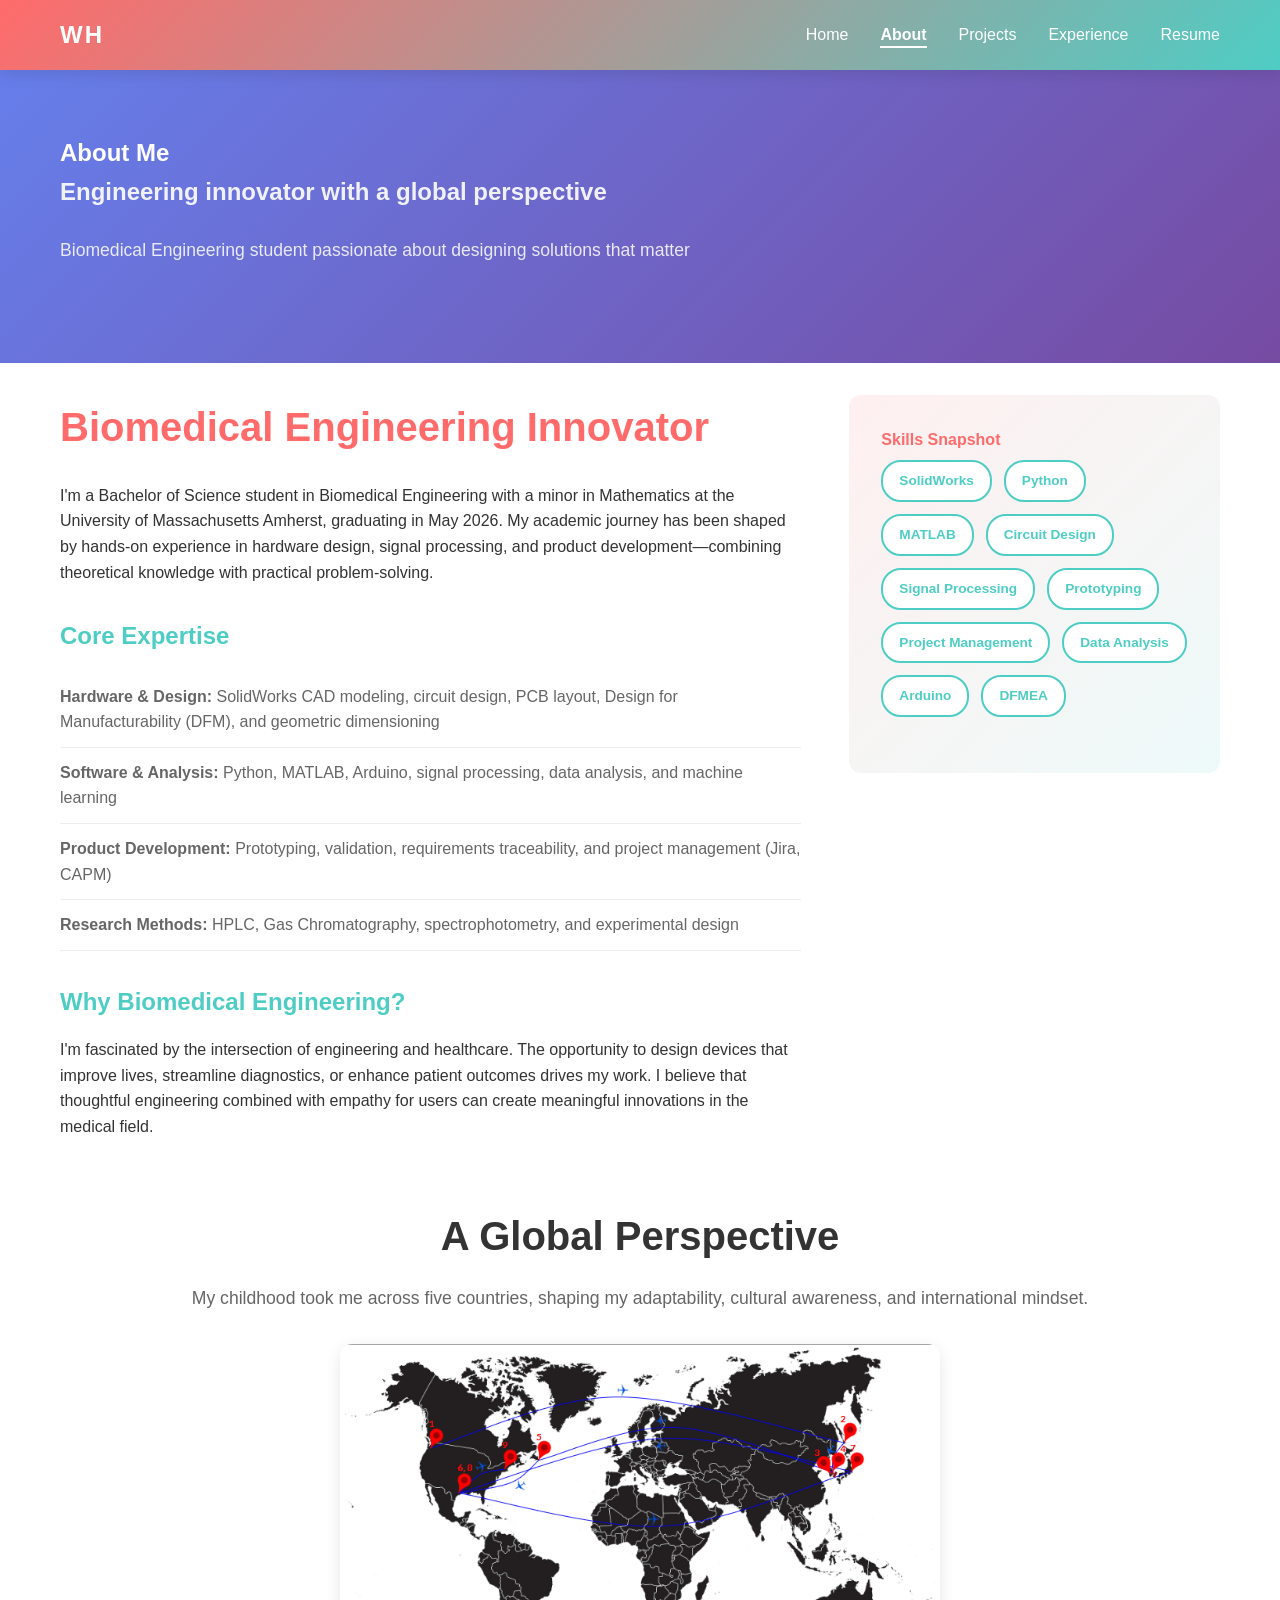
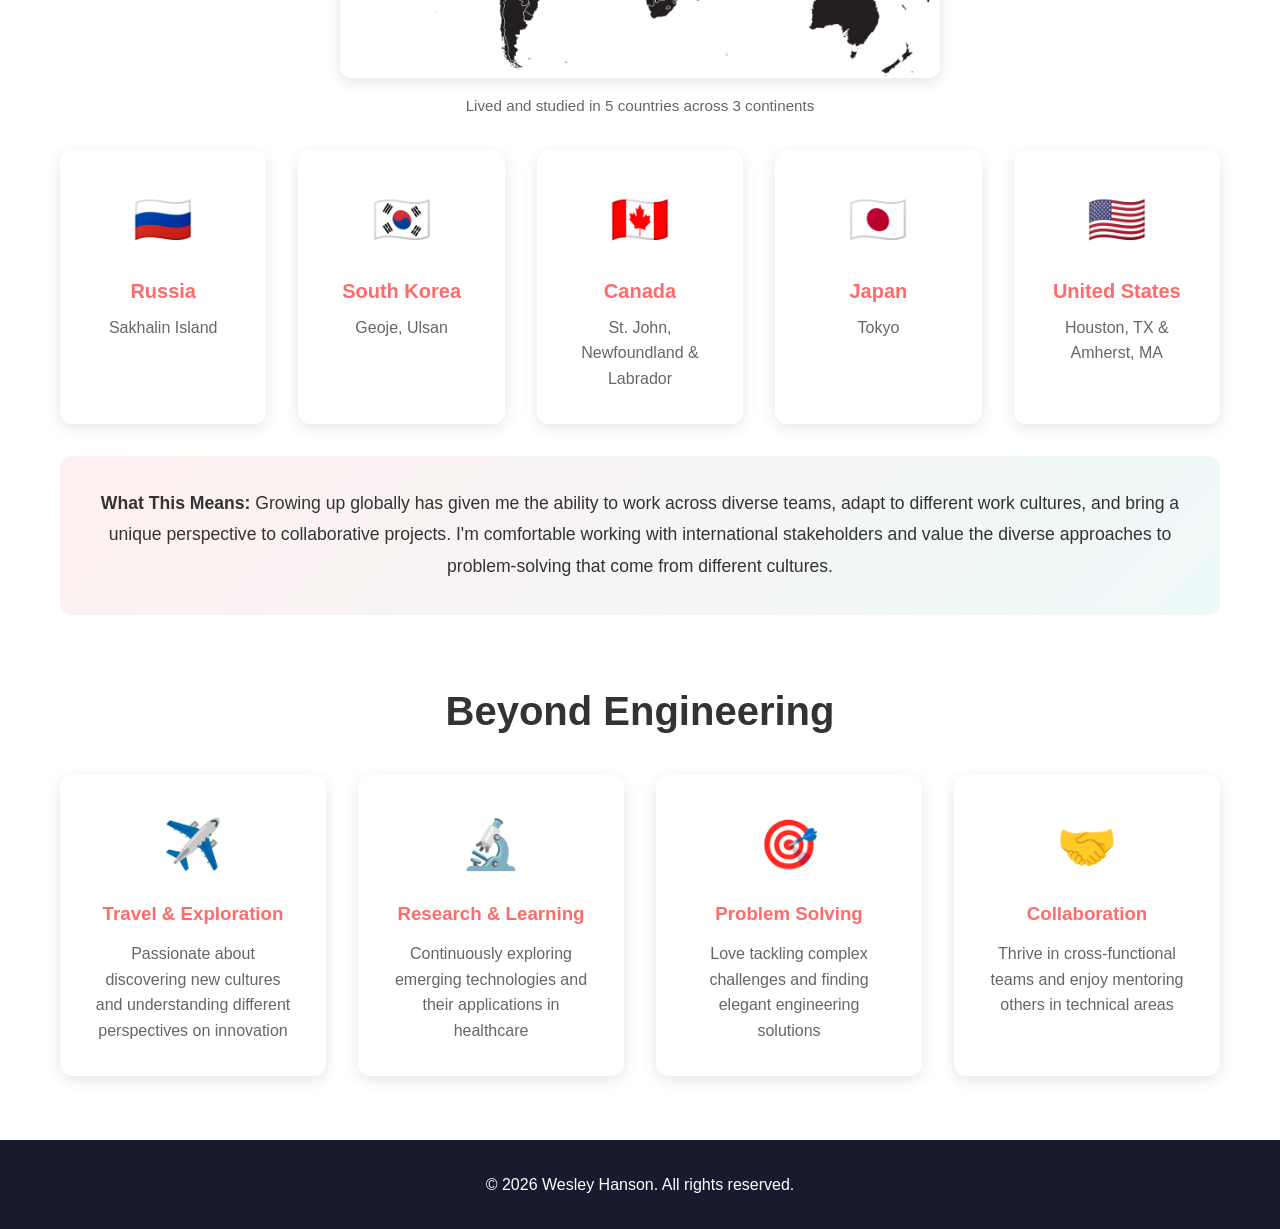
==== commit e080737e: "Update about.html with complete content and world map image" ====
--- a/about.html
+++ b/about.html
@@ -77,6 +77,11 @@
             <h2>A Global Perspective</h2>
             <p class="section-intro">My childhood took me across five countries, shaping my adaptability, cultural awareness, and international mindset.</p>
             
+            <div class="world-map-section">
+                <img src="assets/Wesley%20World%20Journey%20Map.png" alt="Wesley's global upbringing map" class="world-map">
+                <p class="map-caption">Lived and studied in 5 countries across 3 continents</p>
+            </div>
+
             <div class="countries-grid">
                 <div class="country-card">
                     <div class="country-icon">🇷🇺</div>
--- a/css/style.css
+++ b/css/style.css
@@ -191,7 +191,7 @@
 
 /* Headshot Image */
 .headshot-image {
-  max-width: 400px;
+  max-width: 200px;
   width: 100%;
   height: auto;
   border-radius: 12px;
@@ -200,16 +200,11 @@
 }
 
 /* Stats Section */
-.stats-section {
-  padding: 3rem 0;
-  background-color: var(--light-bg);
-  margin-bottom: 4rem;
-}
-
 .stats {
   display: grid;
   grid-template-columns: repeat(auto-fit, minmax(200px, 1fr));
   gap: 2rem;
+  margin-bottom: 4rem;
 }
 
 .stat-card {
@@ -228,26 +223,27 @@
 
 .stat-number {
   font-size: 2.5rem;
-  font-weight: 700;
-  color: var(--primary-color);
+  font-weight: bold;
+  background: linear-gradient(135deg, var(--primary-color), var(--secondary-color));
+  -webkit-background-clip: text;
+  -webkit-text-fill-color: transparent;
   margin-bottom: 0.5rem;
 }
 
 .stat-card p {
   color: var(--text-light);
-  font-weight: 500;
+  font-weight: 600;
 }
 
 /* Featured Section */
 .featured {
-  padding: 4rem 0;
   margin-bottom: 4rem;
 }
 
 .featured h2 {
   font-size: 2.5rem;
   margin-bottom: 2rem;
-  color: var(--text-dark);
+  text-align: center;
 }
 
 .featured-project {
@@ -255,16 +251,19 @@
   grid-template-columns: 1fr 1fr;
   gap: 3rem;
   align-items: center;
+  background: white;
+  padding: 3rem;
+  border-radius: var(--border-radius);
+  box-shadow: var(--shadow);
 }
 
 .featured-content h3 {
   font-size: 2rem;
   margin-bottom: 1rem;
-  color: var(--text-dark);
+  color: var(--primary-color);
 }
 
 .featured-content p {
-  font-size: 1.1rem;
   color: var(--text-light);
   margin-bottom: 1.5rem;
   line-height: 1.8;
@@ -273,68 +272,729 @@
 .tech-stack {
   display: flex;
   flex-wrap: wrap;
-  gap: 0.75rem;
+  gap: 0.5rem;
   margin-bottom: 1.5rem;
 }
 
 .tech-stack span {
-  background: var(--light-bg);
+  background: linear-gradient(135deg, var(--primary-color), var(--secondary-color));
+  color: white;
   padding: 0.5rem 1rem;
   border-radius: 20px;
-  font-size: 0.9rem;
-  color: var(--text-dark);
-  border: 1px solid #ddd;
+  font-size: 0.85rem;
+  font-weight: 600;
+}
+
+.featured-img {
+  max-width: 100%;
+  height: auto;
+  border-radius: 12px;
+  box-shadow: var(--shadow);
+  object-fit: contain;
 }
 
 .image-placeholder {
-  min-height: 300px;
-  border-radius: var(--border-radius);
-  box-shadow: var(--shadow);
+  min-height: 250px;
+  border-radius: var(--border-radius);
+  display: flex;
+  align-items: center;
+  justify-content: center;
+  color: white;
+  font-weight: 600;
+  font-size: 1.1rem;
 }
 
 .gradient-blue {
-  background: linear-gradient(135deg, #667eea 0%, #764ba2 100%);
-}
-
-/* Contact Section */
-.contact {
-  background: var(--dark-bg);
+  background: linear-gradient(135deg, #667eea, #764ba2);
+}
+
+.gradient-purple {
+  background: linear-gradient(135deg, #f093fb, #f5576c);
+}
+
+.gradient-pink {
+  background: linear-gradient(135deg, #fa709a, #fee140);
+}
+
+.gradient-orange {
+  background: linear-gradient(135deg, #fa709a, #fee140);
+}
+
+.gradient-green {
+  background: linear-gradient(135deg, #4facfe, #00f2fe);
+}
+
+.gradient-yellow {
+  background: linear-gradient(135deg, #fa709a, #fee140);
+}
+
+/* About Section */
+.about-header {
+  background: linear-gradient(135deg, var(--primary-color), var(--secondary-color));
   color: white;
   padding: 4rem 0;
   text-align: center;
-}
-
-.contact h2 {
+  margin-bottom: 3rem;
+}
+
+.about-header h1 {
+  font-size: 3rem;
+  margin-bottom: 0.5rem;
+}
+
+.subtitle {
+  font-size: 1.25rem;
+  opacity: 0.95;
+}
+
+.about-content {
+  margin-bottom: 4rem;
+}
+
+.about-grid {
+  display: grid;
+  grid-template-columns: 2fr 1fr;
+  gap: 3rem;
+}
+
+.about-text h2 {
+  font-size: 2.5rem;
+  margin-bottom: 1.5rem;
+  color: var(--primary-color);
+}
+
+.about-text h3 {
+  font-size: 1.5rem;
+  margin-top: 2rem;
+  margin-bottom: 1rem;
+  color: var(--secondary-color);
+}
+
+.expertise-list {
+  list-style: none;
+  margin-bottom: 1.5rem;
+}
+
+.expertise-list li {
+  padding: 0.75rem 0;
+  border-bottom: 1px solid #eee;
+  color: var(--text-light);
+}
+
+.about-sidebar {
+  background: linear-gradient(135deg, rgba(255, 107, 107, 0.1), rgba(78, 205, 196, 0.1));
+  padding: 2rem;
+  border-radius: var(--border-radius);
+  height: fit-content;
+}
+
+.skill-category h4 {
+  margin-bottom: 1rem;
+  color: var(--primary-color);
+}
+
+.skill-tags {
+  display: flex;
+  flex-wrap: wrap;
+  gap: 0.75rem;
+}
+
+.tag {
+  background: white;
+  border: 2px solid var(--secondary-color);
+  color: var(--secondary-color);
+  padding: 0.5rem 1rem;
+  border-radius: 20px;
+  font-size: 0.85rem;
+  font-weight: 600;
+}
+
+/* Global Upbringing */
+.global-upbringing {
+  margin-bottom: 4rem;
+}
+
+.global-upbringing h2 {
+  text-align: center;
   font-size: 2.5rem;
   margin-bottom: 1rem;
 }
 
-.contact p {
+.section-intro {
+  text-align: center;
+  color: var(--text-light);
+  margin-bottom: 2rem;
   font-size: 1.1rem;
-  color: rgba(255, 255, 255, 0.9);
-  margin-bottom: 2rem;
-}
-
-.contact-info {
+}
+
+.world-map-section {
+  text-align: center;
+  margin-bottom: 2rem;
+}
+
+.world-map {
+  max-width: 600px;
+  width: 100%;
+  height: auto;
+  border-radius: var(--border-radius);
+  box-shadow: var(--shadow);
+  display: block;
+  margin: 0 auto 1rem;
+  object-fit: contain;
+}
+
+.map-caption {
+  color: var(--text-light);
+  font-size: 0.95rem;
+  text-align: center;
+}
+
+.countries-grid {
+  display: grid;
+  grid-template-columns: repeat(auto-fit, minmax(200px, 1fr));
+  gap: 2rem;
+  margin-bottom: 2rem;
+}
+
+.country-card {
+  background: white;
+  padding: 2rem;
+  border-radius: var(--border-radius);
+  text-align: center;
+  box-shadow: var(--shadow);
+  transition: transform 0.3s ease;
+}
+
+.country-card:hover {
+  transform: translateY(-5px);
+}
+
+.country-icon {
+  font-size: 3rem;
+  margin-bottom: 1rem;
+}
+
+.country-card h3 {
+  font-size: 1.25rem;
+  margin-bottom: 0.5rem;
+  color: var(--primary-color);
+}
+
+.country-card p {
+  color: var(--text-light);
+}
+
+.global-reflection {
+  background: linear-gradient(135deg, rgba(255, 107, 107, 0.1), rgba(78, 205, 196, 0.1));
+  padding: 2rem;
+  border-radius: var(--border-radius);
+  text-align: center;
+  color: var(--text-dark);
+}
+
+.global-reflection p {
+  font-size: 1.1rem;
+  line-height: 1.8;
+}
+
+/* Personal Interests */
+.personal-interests {
+  margin-bottom: 4rem;
+}
+
+.personal-interests h2 {
+  text-align: center;
+  font-size: 2.5rem;
+  margin-bottom: 2rem;
+}
+
+.interests-grid {
   display: grid;
   grid-template-columns: repeat(auto-fit, minmax(250px, 1fr));
   gap: 2rem;
-  margin-top: 3rem;
+}
+
+.interest-card {
+  background: white;
+  padding: 2rem;
+  border-radius: var(--border-radius);
+  text-align: center;
+  box-shadow: var(--shadow);
+  transition: all 0.3s ease;
+}
+
+.interest-card:hover {
+  transform: translateY(-8px);
+  box-shadow: var(--shadow-hover);
+}
+
+.interest-icon {
+  font-size: 3rem;
+  margin-bottom: 1rem;
+}
+
+.interest-card h3 {
+  color: var(--primary-color);
+  margin-bottom: 0.75rem;
+}
+
+.interest-card p {
+  color: var(--text-light);
+}
+
+/* Projects Section */
+.projects-header {
+  background: linear-gradient(135deg, var(--primary-color), var(--secondary-color));
+  color: white;
+  padding: 4rem 0;
+  text-align: center;
+  margin-bottom: 3rem;
+}
+
+.projects-header h1 {
+  font-size: 3rem;
+  margin-bottom: 0.5rem;
+}
+
+.projects-section {
+  margin-bottom: 4rem;
+}
+
+.project-card {
+  background: white;
+  border-radius: var(--border-radius);
+  overflow: hidden;
+  box-shadow: var(--shadow);
+  margin-bottom: 2rem;
+  transition: all 0.3s ease;
+}
+
+.project-card:hover {
+  box-shadow: var(--shadow-hover);
+}
+
+.project-header {
+  background: linear-gradient(135deg, rgba(255, 107, 107, 0.1), rgba(78, 205, 196, 0.1));
+  padding: 2rem;
+  border-bottom: 2px solid var(--primary-color);
+}
+
+.project-header h2 {
+  color: var(--primary-color);
+  margin-bottom: 0.5rem;
+  font-size: 1.75rem;
+}
+
+.project-date {
+  color: var(--text-light);
+  font-size: 0.9rem;
+}
+
+.project-content {
+  padding: 2rem;
+}
+
+.project-overview {
+  margin-bottom: 2rem;
+}
+
+.project-overview h3 {
+  color: var(--secondary-color);
+  margin-bottom: 1rem;
+}
+
+.project-details-grid {
+  display: grid;
+  grid-template-columns: repeat(auto-fit, minmax(250px, 1fr));
+  gap: 1.5rem;
+  margin-bottom: 2rem;
+}
+
+.project-detail {
+  background: #f8f9fa;
+  padding: 1.5rem;
+  border-radius: var(--border-radius);
+  border-left: 4px solid var(--primary-color);
+}
+
+.project-detail h4 {
+  color: var(--primary-color);
+  margin-bottom: 1rem;
+}
+
+.project-detail ul {
+  list-style: none;
+  color: var(--text-light);
+}
+
+.project-detail li {
+  padding: 0.5rem 0;
+  padding-left: 1.5rem;
+  position: relative;
+}
+
+.project-detail li::before {
+  content: '→';
+  position: absolute;
+  left: 0;
+  color: var(--secondary-color);
+  font-weight: bold;
+}
+
+.project-images {
+  display: grid;
+  grid-template-columns: repeat(auto-fit, minmax(150px, 1fr));
+  gap: 1rem;
+  margin-bottom: 2rem;
+}
+
+.project-img {
+  max-width: 100%;
+  height: auto;
+  border-radius: var(--border-radius);
+  box-shadow: var(--shadow);
+  object-fit: contain;
+  max-height: 250px;
+}
+
+.project-links {
+  display: flex;
+  gap: 1rem;
+  margin-top: 2rem;
+}
+
+/* Experience Section */
+.experience-header {
+  background: linear-gradient(135deg, var(--primary-color), var(--secondary-color));
+  color: white;
+  padding: 4rem 0;
+  text-align: center;
+  margin-bottom: 3rem;
+}
+
+.experience-header h1 {
+  font-size: 3rem;
+  margin-bottom: 0.5rem;
+}
+
+.timeline-section {
+  margin-bottom: 4rem;
+}
+
+.timeline {
+  position: relative;
+  padding: 2rem 0;
+}
+
+.timeline::before {
+  content: '';
+  position: absolute;
+  left: 50%;
+  transform: translateX(-50%);
+  width: 4px;
+  height: 100%;
+  background: linear-gradient(180deg, var(--primary-color), var(--secondary-color));
+}
+
+.timeline-item {
+  margin-bottom: 3rem;
+  display: grid;
+  grid-template-columns: 1fr 1fr;
+  gap: 2rem;
+  align-items: stretch;
+}
+
+.timeline-item:nth-child(odd) .timeline-content {
+  order: -1;
+}
+
+.timeline-marker {
+  position: absolute;
+  left: 50%;
+  transform: translateX(-50%);
+  width: 20px;
+  height: 20px;
+  background: var(--primary-color);
+  border: 4px solid white;
+  border-radius: 50%;
+  top: 0;
+  z-index: 10;
+  box-shadow: var(--shadow);
+}
+
+.timeline-marker.current {
+  width: 30px;
+  height: 30px;
+  transform: translateX(-50%) translateY(-50%);
+  background: linear-gradient(135deg, var(--primary-color), var(--secondary-color));
+  animation: pulse 2s infinite;
+}
+
+@keyframes pulse {
+  0%, 100% {
+    box-shadow: 0 0 0 0 rgba(255, 107, 107, 0.7);
+  }
+  50% {
+    box-shadow: 0 0 0 10px rgba(255, 107, 107, 0);
+  }
+}
+
+.timeline-content {
+  background: white;
+  padding: 2rem;
+  border-radius: var(--border-radius);
+  box-shadow: var(--shadow);
+}
+
+.timeline-header h3 {
+  color: var(--primary-color);
+  margin-bottom: 0.5rem;
+}
+
+.timeline-date {
+  color: var(--text-light);
+  font-weight: 600;
+  display: block;
+  margin-bottom: 0.25rem;
+}
+
+.timeline-location {
+  color: var(--secondary-color);
+  font-size: 0.9rem;
+  display: block;
+}
+
+.timeline-body {
+  margin-top: 1rem;
+  color: var(--text-light);
+}
+
+.timeline-body ul {
+  list-style: none;
+  margin-top: 1rem;
+}
+
+.timeline-body li {
+  padding: 0.5rem 0;
+  padding-left: 1.5rem;
+  position: relative;
+}
+
+.timeline-body li::before {
+  content: '✓';
+  position: absolute;
+  left: 0;
+  color: var(--secondary-color);
+  font-weight: bold;
+}
+
+.tech-used {
+  background: #f8f9fa;
+  padding: 1rem;
+  border-radius: var(--border-radius);
+  margin-top: 1rem;
+  font-size: 0.9rem;
+}
+
+/* Achievements */
+.achievements {
+  margin-bottom: 4rem;
+}
+
+.achievements h2 {
+  text-align: center;
+  font-size: 2.5rem;
+  margin-bottom: 2rem;
+}
+
+.achievement-grid {
+  display: grid;
+  grid-template-columns: repeat(auto-fit, minmax(250px, 1fr));
+  gap: 2rem;
+}
+
+.achievement-card {
+  background: white;
+  padding: 2rem;
+  border-radius: var(--border-radius);
+  text-align: center;
+  box-shadow: var(--shadow);
+  transition: all 0.3s ease;
+  border-top: 4px solid var(--primary-color);
+}
+
+.achievement-card:hover {
+  transform: translateY(-8px);
+  box-shadow: var(--shadow-hover);
+}
+
+.achievement-card h3 {
+  margin-bottom: 0.75rem;
+  color: var(--primary-color);
+}
+
+.achievement-card p {
+  color: var(--text-light);
+  line-height: 1.6;
+}
+
+/* Resume Section */
+.resume-header {
+  background: linear-gradient(135deg, var(--primary-color), var(--secondary-color));
+  color: white;
+  padding: 4rem 0;
+  text-align: center;
+  margin-bottom: 3rem;
+}
+
+.resume-header h1 {
+  font-size: 3rem;
+  margin-bottom: 0.5rem;
+}
+
+.resume-content {
+  margin-bottom: 4rem;
+}
+
+.resume-section {
+  margin-bottom: 3rem;
+  background: white;
+  padding: 2rem;
+  border-radius: var(--border-radius);
+  box-shadow: var(--shadow);
+}
+
+.resume-section h2 {
+  font-size: 2rem;
+  color: var(--primary-color);
+  margin-bottom: 1rem;
+}
+
+.resume-section h3 {
+  font-size: 1.5rem;
+  color: var(--secondary-color);
+  margin: 1.5rem 0 1rem 0;
+}
+
+.resume-section h4 {
+  color: var(--primary-color);
+  margin: 1rem 0 0.5rem 0;
+}
+
+.contact-details {
+  color: var(--text-light);
+}
+
+.contact-details a {
+  color: var(--primary-color);
+  text-decoration: none;
+}
+
+.contact-details a:hover {
+  text-decoration: underline;
+}
+
+.resume-entry {
+  margin-bottom: 1.5rem;
+}
+
+.entry-header {
+  display: flex;
+  justify-content: space-between;
+  align-items: baseline;
+  margin-bottom: 0.75rem;
+  flex-wrap: wrap;
+  gap: 1rem;
+}
+
+.entry-header h4 {
+  margin: 0;
+}
+
+.date {
+  color: var(--text-light);
+  font-size: 0.9rem;
+  white-space: nowrap;
+}
+
+.resume-section ul {
+  list-style: none;
+  margin-left: 1rem;
+}
+
+.resume-section li {
+  padding: 0.4rem 0;
+  color: var(--text-light);
+  padding-left: 1.5rem;
+  position: relative;
+}
+
+.resume-section li::before {
+  content: '•';
+  position: absolute;
+  left: 0;
+  color: var(--secondary-color);
+  font-weight: bold;
+}
+
+.skill-category {
+  margin-bottom: 1.5rem;
+}
+
+.skill-category h4 {
+  color: var(--primary-color);
+  margin-bottom: 0.5rem;
+}
+
+.skill-category p {
+  color: var(--text-light);
+  line-height: 1.7;
+}
+
+/* Contact Section */
+.contact {
+  background: linear-gradient(135deg, rgba(255, 107, 107, 0.1), rgba(78, 205, 196, 0.1));
+  padding: 3rem 0;
+  margin-bottom: 2rem;
+}
+
+.contact h2 {
+  text-align: center;
+  font-size: 2.5rem;
+  margin-bottom: 0.5rem;
+}
+
+.contact > .container > p {
+  text-align: center;
+  color: var(--text-light);
+  margin-bottom: 2rem;
+}
+
+.contact-info {
+  display: grid;
+  grid-template-columns: repeat(auto-fit, minmax(200px, 1fr));
+  gap: 1.5rem;
 }
 
 .contact-link {
+  background: white;
+  padding: 1.5rem;
+  border-radius: var(--border-radius);
+  text-align: center;
+  text-decoration: none;
+  color: var(--primary-color);
+  box-shadow: var(--shadow);
+  transition: all 0.3s ease;
   display: flex;
+  flex-direction: column;
   align-items: center;
-  justify-content: center;
-  flex-direction: column;
-  gap: 0.5rem;
-  color: white;
-  text-decoration: none;
-  transition: transform 0.3s ease;
+  gap: 0.75rem;
 }
 
 .contact-link:hover {
-  transform: scale(1.05);
+  transform: translateY(-5px);
+  box-shadow: var(--shadow-hover);
+  color: var(--secondary-color);
 }
 
 .contact-link .icon {
@@ -343,10 +1003,11 @@
 
 /* Footer */
 .footer {
-  background: #000;
+  background: var(--dark-bg);
   color: white;
   text-align: center;
   padding: 2rem 0;
+  margin-top: auto;
 }
 
 /* Responsive Design */
@@ -359,38 +1020,72 @@
     font-size: 2.5rem;
   }
 
-  .featured-project {
-    grid-template-columns: 1fr;
-  }
-
-  .stats {
-    grid-template-columns: repeat(2, 1fr);
+  .tagline {
+    font-size: 1.25rem;
+  }
+
+  .hero-buttons {
+    flex-direction: column;
+    width: 100%;
+  }
+
+  .hero-buttons .btn {
+    width: 100%;
   }
 
   .nav-links {
     gap: 1rem;
     font-size: 0.9rem;
   }
+
+  .featured-project {
+    grid-template-columns: 1fr;
+  }
+
+  .about-grid {
+    grid-template-columns: 1fr;
+  }
+
+  .timeline::before {
+    left: 0;
+  }
+
+  .timeline-item {
+    grid-template-columns: 1fr;
+  }
+
+  .timeline-item:nth-child(odd) .timeline-content {
+    order: 0;
+  }
+
+  .project-images {
+    grid-template-columns: repeat(auto-fit, minmax(120px, 1fr));
+  }
+
+  .headshot-image {
+    max-width: 150px;
+  }
 }
 
 @media (max-width: 480px) {
   .hero-text h1 {
-    font-size: 2rem;
+    font-size: 1.75rem;
   }
 
   .tagline {
-    font-size: 1.2rem;
-  }
-
-  .hero-buttons {
+    font-size: 1rem;
+  }
+
+  .nav-links {
     flex-direction: column;
-  }
-
-  .stats {
+    gap: 0.5rem;
+  }
+
+  .project-images {
     grid-template-columns: 1fr;
   }
 
-  .contact-info {
-    grid-template-columns: 1fr;
-  }
-}
+  .headshot-image {
+    max-width: 120px;
+  }
+}
